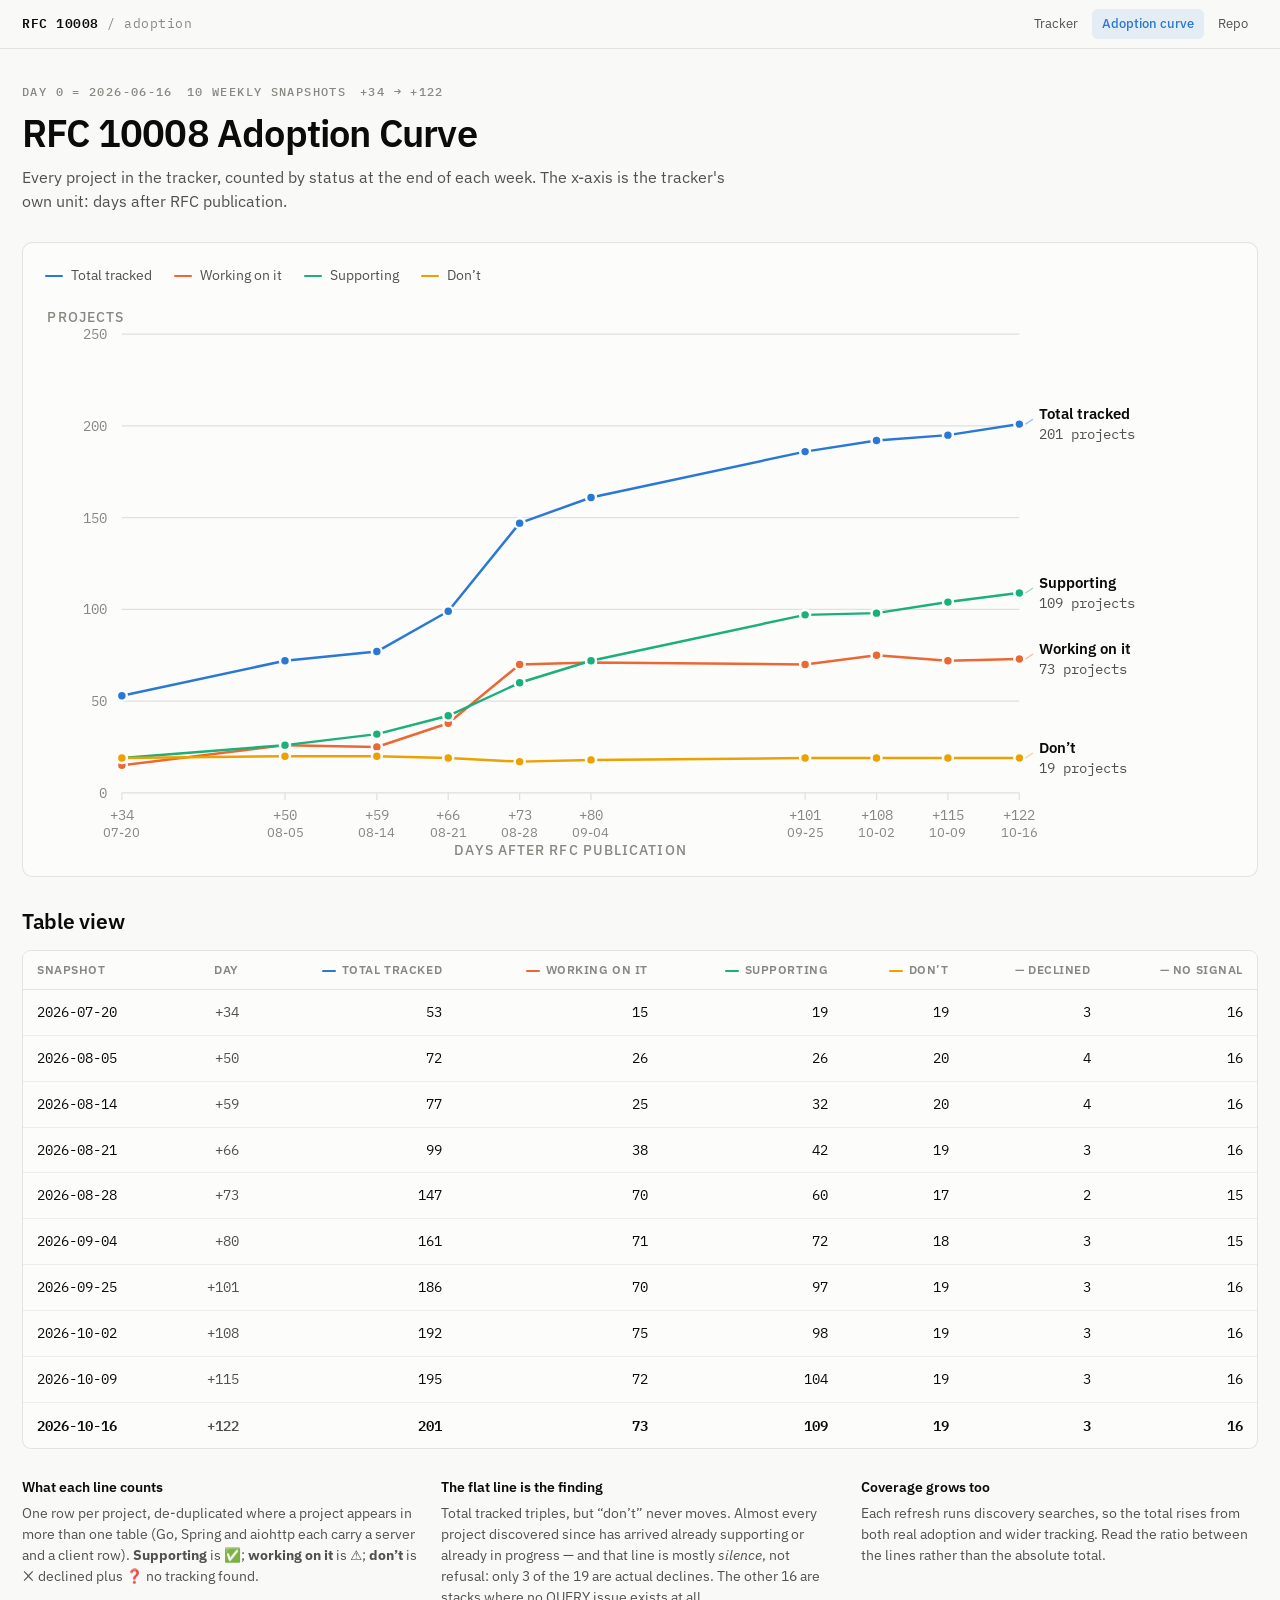
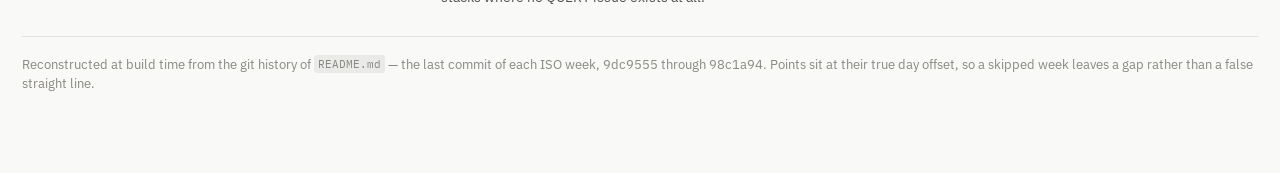
==== docs/adoption-curve.html @ 225c6e89 "Rebuild site from README (98c1a94) Shade rows whose status, links, days, or notes differ from the pr" ====
<!doctype html>
<html lang="en">
<head>
<meta charset="utf-8">
<meta name="viewport" content="width=device-width, initial-scale=1">
<title>RFC 10008 Adoption Curve</title>
<meta name="description" content="Weekly counts of projects supporting, working on, or not tracking RFC 10008.">
<link rel="icon" href="data:image/svg+xml,<svg xmlns=%22http://www.w3.org/2000/svg%22 viewBox=%220 0 16 16%22><text y=%2213%22 font-size=%2213%22>%F0%9F%93%88</text></svg>">
<link rel="preconnect" href="https://fonts.googleapis.com">
<link rel="preconnect" href="https://fonts.gstatic.com" crossorigin>
<link rel="stylesheet" href="https://fonts.googleapis.com/css2?family=IBM+Plex+Mono:wght@400;500;600&family=IBM+Plex+Sans:wght@400;500;600;700&display=swap">
<link rel="stylesheet" href="style.css">
<style>
  .chart-card { background: var(--surface); border: 1px solid var(--hair); border-radius: 10px;
                padding: 22px 22px 14px; display: flex; flex-direction: column; gap: 16px;
                --s-total: #2a78d6; --s-working: #eb6834; --s-supporting: #1baf7a; --s-dont: #eda100; }
  @media (prefers-color-scheme: dark) { :root:not([data-theme="light"]) .chart-card {
    --s-total: #3987e5; --s-working: #d95926; --s-supporting: #199e70; --s-dont: #c98500; } }
  :root[data-theme="dark"] .chart-card {
    --s-total: #3987e5; --s-working: #d95926; --s-supporting: #199e70; --s-dont: #c98500; }
  .legend { display: flex; flex-wrap: wrap; gap: 8px 22px; align-items: center; }
  .legend-item { display: inline-flex; align-items: center; gap: 8px; font-size: 13.5px; color: var(--ink-2); }
  .legend-key { width: 18px; height: 2px; border-radius: 1px; flex: none; }
  .plot-shell { position: relative; overflow-x: auto; }
  svg.plot { display: block; width: 100%; height: auto; min-width: 620px; }
  .grid-line { stroke: var(--grid); stroke-width: 1; }
  .axis-line { stroke: var(--grid); stroke-width: 1; }
  .tick { font-family: var(--mono); font-size: 11.5px; fill: var(--muted); }
  .tick-date { font-family: var(--sans); font-size: 10.5px; fill: var(--muted); }
  .axis-title { font-size: 11px; font-weight: 500; letter-spacing: .08em; text-transform: uppercase; fill: var(--muted); }
  .series-line { fill: none; stroke-width: 2; stroke-linejoin: round; stroke-linecap: round; }
  .marker { stroke: var(--surface); stroke-width: 2; }
  .end-label { font-size: 12.5px; font-weight: 600; fill: var(--ink); }
  .end-label-sub { font-family: var(--mono); font-size: 11px; fill: var(--ink-2); }
  .crosshair { stroke: var(--muted); stroke-width: 1; opacity: 0; }
  .hit { fill: transparent; cursor: crosshair; }
  .tip { position: absolute; pointer-events: none; opacity: 0; transition: opacity .12s ease;
         background: var(--raised); border: 1px solid var(--hair); box-shadow: 0 6px 20px rgba(0,0,0,.13);
         border-radius: 8px; padding: 10px 12px; min-width: 176px; z-index: 4; }
  .tip.on { opacity: 1; }
  .tip-head { font-family: var(--mono); font-size: 11.5px; letter-spacing: .06em; color: var(--muted);
              text-transform: uppercase; margin-bottom: 8px; }
  .tip-row { display: grid; grid-template-columns: 16px 1fr auto; align-items: center; gap: 9px; padding: 2px 0; }
  .tip-key { height: 2px; border-radius: 1px; }
  .tip-name { font-size: 12.5px; color: var(--ink-2); }
  .tip-val { font-family: var(--mono); font-size: 13.5px; font-weight: 600; color: var(--ink);
             font-variant-numeric: tabular-nums; }
  .tip-foot { margin-top: 8px; padding-top: 7px; border-top: 1px solid var(--hair); font-size: 11.5px; color: var(--muted); }
  .chart-table table { min-width: 620px; }
  .chart-table thead th { top: var(--bar-h); }
  .chart-table td { font-family: var(--mono); font-size: 13.5px; color: var(--ink); text-align: right; }
  .chart-table td:first-child, .chart-table th:first-child { text-align: left; }
  .chart-table th { text-align: right; }
  .chart-table td.day { color: var(--ink-2); }
  .chart-table tbody tr:last-child td { font-weight: 600; }
  .th-key { display: inline-block; width: 14px; height: 2px; border-radius: 1px;
            vertical-align: middle; margin-right: 6px; }
  .notes { display: grid; grid-template-columns: repeat(auto-fit, minmax(272px, 1fr)); gap: 22px; }
  .note h3 { margin: 0 0 5px; font-size: 13.5px; font-weight: 600; color: var(--ink); }
  .note p { margin: 0; font-size: 13.5px; color: var(--ink-2); max-width: 58ch; }
</style>
</head>
<body>
<header class="topbar"><div class="topbar-inner">
  <a class="brand" href="index.html">RFC&nbsp;10008 <span>/ adoption</span></a>
  <nav class="topnav">
    <a href="index.html">Tracker</a>
    <a href="adoption-curve.html" aria-current="page">Adoption curve</a>
    <a href="https://github.com/ebremer/RFC10008support" target="_blank" rel="noopener">Repo</a>
  </nav>
</div></header>
<main class="wrap">
<div class="masthead">
  <div class="eyebrow"><span>Day 0 = 2026-06-16</span><span>10 weekly snapshots</span>
  <span>+34 &rarr; +122</span></div>
  <h1>RFC 10008 Adoption Curve</h1>
  <p class="standfirst">Every project in the tracker, counted by status at the end of each week.
  The x-axis is the tracker's own unit: days after RFC publication.</p>
</div>
<section class="chart-card">
  <div class="legend" id="legend"></div>
  <div class="plot-shell" id="shell">
    <svg class="plot" id="plot" viewBox="0 0 960 452" role="img" aria-label="Line chart of tracked projects by status from day +34 to day +122 after RFC 10008 publication. Total rises from 53 to 201; supporting from 19 to 109; working on it from 15 to 73; not-yet stays between 17 and 20."></svg>
    <div class="tip" id="tip" role="status" aria-live="polite"></div>
  </div>
</section>
<section class="section chart-table">
  <h2>Table view</h2>
  <div class="table-scroll"><table>
    <thead><tr>
      <th scope="col">Snapshot</th><th scope="col">Day</th>
      <th scope="col"><span class="th-key" style="background:#2a78d6"></span>Total tracked</th>
      <th scope="col"><span class="th-key" style="background:#eb6834"></span>Working on it</th>
      <th scope="col"><span class="th-key" style="background:#1baf7a"></span>Supporting</th>
      <th scope="col"><span class="th-key" style="background:#eda100"></span>Don&rsquo;t</th>
      <th scope="col">&mdash; declined</th><th scope="col">&mdash; no signal</th>
    </tr></thead>
    <tbody id="chart-tbody"></tbody>
  </table></div>
</section>
<section class="notes">
  <div class="note"><h3>What each line counts</h3>
  <p>One row per project, de-duplicated where a project appears in more than one table (Go, Spring and
  aiohttp each carry a server and a client row). <strong>Supporting</strong> is &#9989;;
  <strong>working on it</strong> is &#9888;&#65039;; <strong>don&rsquo;t</strong> is &#10060; declined
  plus &#10067; no tracking found.</p></div>
  <div class="note"><h3>The flat line is the finding</h3>
  <p>Total tracked triples, but &ldquo;don&rsquo;t&rdquo; never moves. Almost every project discovered
  since has arrived already supporting or already in progress &mdash; and that line is mostly
  <em>silence</em>, not refusal: only 3 of the 19 are actual declines. The other 16
  are stacks where no QUERY issue exists at all.</p></div>
  <div class="note"><h3>Coverage grows too</h3>
  <p>Each refresh runs discovery searches, so the total rises from both real adoption and wider
  tracking. Read the ratio between the lines rather than the absolute total.</p></div>
</section>
<footer>
  <span>Reconstructed at build time from the git history of <code>README.md</code> &mdash; the last
  commit of each ISO week, 9dc9555 through 98c1a94. Points sit at their true day offset, so
  a skipped week leaves a gap rather than a false straight line.</span>
</footer>
</main>
<script>window.ADOPTION = [{"sha":"9dc9555","date":"2026-07-20","week":"2026-W30","day":34,"total":53,"supporting":19,"working":15,"dont":19,"declined":3,"none":16},{"sha":"4937465","date":"2026-08-05","week":"2026-W32","day":50,"total":72,"supporting":26,"working":26,"dont":20,"declined":4,"none":16},{"sha":"593a6c5","date":"2026-08-14","week":"2026-W33","day":59,"total":77,"supporting":32,"working":25,"dont":20,"declined":4,"none":16},{"sha":"c1b0001","date":"2026-08-21","week":"2026-W34","day":66,"total":99,"supporting":42,"working":38,"dont":19,"declined":3,"none":16},{"sha":"4874dd9","date":"2026-08-28","week":"2026-W35","day":73,"total":147,"supporting":60,"working":70,"dont":17,"declined":2,"none":15},{"sha":"d05b236","date":"2026-09-04","week":"2026-W36","day":80,"total":161,"supporting":72,"working":71,"dont":18,"declined":3,"none":15},{"sha":"d0efdc6","date":"2026-09-25","week":"2026-W39","day":101,"total":186,"supporting":97,"working":70,"dont":19,"declined":3,"none":16},{"sha":"7c6bcc9","date":"2026-10-02","week":"2026-W40","day":108,"total":192,"supporting":98,"working":75,"dont":19,"declined":3,"none":16},{"sha":"26403bb","date":"2026-10-09","week":"2026-W41","day":115,"total":195,"supporting":104,"working":72,"dont":19,"declined":3,"none":16},{"sha":"98c1a94","date":"2026-10-16","week":"2026-W42","day":122,"total":201,"supporting":109,"working":73,"dont":19,"declined":3,"none":16}];</script>
<script src="chart.js"></script>
</body>
</html>
---- docs/style.css ----
/* RFC 10008 adoption tracker — site styles.
   Generated site; edit tools/site/style.css, not docs/style.css. */

:root {
  color-scheme: light;
  --plane:   #f9f9f7;
  --surface: #fcfcfb;
  --raised:  #ffffff;
  --ink:     #0b0b0b;
  --ink-2:   #52514e;
  --muted:   #898781;
  --hair:    rgba(11, 11, 11, 0.10);
  --hair-2:  rgba(11, 11, 11, 0.06);
  --grid:    #e1e0d9;
  --accent:  #2a78d6;
  --accent-soft: rgba(42, 120, 214, 0.10);
  --row-changed: #e5f6e4;
  --row-changed-hover: #d4f0d2;

  --st-yes:  #0ca30c;
  --st-wip:  #fab219;
  --st-no:   #d03b3b;
  --st-none: #898781;

  --sans: "IBM Plex Sans", system-ui, -apple-system, "Segoe UI", Roboto, sans-serif;
  --mono: "IBM Plex Mono", ui-monospace, SFMono-Regular, "SF Mono", Menlo, monospace;

  /* the two stacked sticky bars; table headers park below both */
  --bar-h: 48px;
  --ctl-h: 59px;
}

@media (prefers-color-scheme: dark) {
  :root:not([data-theme="light"]) {
    color-scheme: dark;
    --plane:   #0d0d0d;
    --surface: #1a1a19;
    --raised:  #201f1e;
    --ink:     #ffffff;
    --ink-2:   #c3c2b7;
    --muted:   #898781;
    --hair:    rgba(255, 255, 255, 0.10);
    --hair-2:  rgba(255, 255, 255, 0.06);
    --grid:    #2c2c2a;
    --accent:  #3987e5;
    --accent-soft: rgba(57, 135, 229, 0.14);
    --row-changed: rgba(126, 196, 140, 0.18);
    --row-changed-hover: rgba(126, 196, 140, 0.28);
  }
}

:root[data-theme="dark"] {
  color-scheme: dark;
  --plane:   #0d0d0d;
  --surface: #1a1a19;
  --raised:  #201f1e;
  --ink:     #ffffff;
  --ink-2:   #c3c2b7;
  --muted:   #898781;
  --hair:    rgba(255, 255, 255, 0.10);
  --hair-2:  rgba(255, 255, 255, 0.06);
  --grid:    #2c2c2a;
  --accent:  #3987e5;
  --accent-soft: rgba(57, 135, 229, 0.14);
  --row-changed: rgba(126, 196, 140, 0.18);
  --row-changed-hover: rgba(126, 196, 140, 0.28);
}

* { box-sizing: border-box; }

body {
  margin: 0;
  background: var(--plane);
  color: var(--ink);
  font-family: var(--sans);
  font-size: 15px;
  line-height: 1.55;
  -webkit-font-smoothing: antialiased;
}

a { color: var(--accent); text-decoration-thickness: 1px; text-underline-offset: 2px; }
a:hover { text-decoration-thickness: 2px; }
code {
  font-family: var(--mono);
  font-size: 0.9em;
  background: var(--hair-2);
  padding: 0.1em 0.34em;
  border-radius: 3px;
}
:focus-visible { outline: 2px solid var(--accent); outline-offset: 2px; border-radius: 3px; }

/* ---------- top bar ---------- */
.topbar {
  position: sticky;
  top: 0;
  z-index: 30;
  background: color-mix(in srgb, var(--plane) 88%, transparent);
  backdrop-filter: saturate(140%) blur(8px);
  border-bottom: 1px solid var(--hair);
}
.topbar-inner {
  max-width: 1440px;
  margin: 0 auto;
  height: var(--bar-h);
  padding: 0 22px;
  display: flex;
  align-items: center;
  gap: 18px;
}
.brand {
  font-family: var(--mono);
  font-size: 12.5px;
  font-weight: 600;
  letter-spacing: 0.04em;
  color: var(--ink);
  text-decoration: none;
  white-space: nowrap;
}
.brand span { color: var(--muted); font-weight: 400; }
.topnav { margin-left: auto; display: flex; gap: 4px; align-items: center; }
.topnav a {
  font-size: 13px;
  color: var(--ink-2);
  text-decoration: none;
  padding: 5px 10px;
  border-radius: 6px;
  white-space: nowrap;
}
.topnav a:hover { background: var(--hair-2); color: var(--ink); }
.topnav a[aria-current="page"] { background: var(--accent-soft); color: var(--accent); font-weight: 500; }

/* ---------- shell ---------- */
.wrap {
  max-width: 1440px;
  margin: 0 auto;
  padding: 34px 22px 80px;
  display: flex;
  flex-direction: column;
  gap: 28px;
}

/* ---------- masthead ---------- */
.masthead { display: flex; flex-direction: column; gap: 11px; }
.eyebrow {
  font-family: var(--mono);
  font-size: 11.5px;
  font-weight: 500;
  letter-spacing: 0.12em;
  text-transform: uppercase;
  color: var(--muted);
  display: flex;
  flex-wrap: wrap;
  gap: 5px 14px;
}
h1 {
  margin: 0;
  font-size: clamp(27px, 3.6vw, 38px);
  font-weight: 600;
  letter-spacing: -0.021em;
  line-height: 1.1;
  text-wrap: balance;
}
.standfirst { margin: 0; max-width: 72ch; color: var(--ink-2); font-size: 16px; }
.standfirst strong { font-weight: 600; color: var(--ink); }
/* the README's own lead-in prose, carried through under the standfirst */
.masthead > p { margin: 0; }
.masthead > p:not(.standfirst) { max-width: 88ch; color: var(--muted); font-size: 13.5px; }
.masthead > p:not(.standfirst) strong { color: var(--ink-2); font-weight: 600; }

/* ---------- summary tiles (double as filters) ---------- */
.summary {
  display: grid;
  grid-template-columns: repeat(auto-fit, minmax(158px, 1fr));
  gap: 10px;
}
.tile {
  appearance: none;
  text-align: left;
  font-family: inherit;
  background: var(--surface);
  border: 1px solid var(--hair);
  border-left: 3px solid var(--tile-accent, var(--grid));
  border-radius: 8px;
  padding: 12px 14px;
  cursor: pointer;
  display: flex;
  flex-direction: column;
  gap: 1px;
  transition: background .12s ease, border-color .12s ease;
}
.tile:hover { background: var(--raised); }
.tile[aria-pressed="true"] { background: var(--accent-soft); border-color: var(--accent); }
.tile .n {
  font-family: var(--mono);
  font-size: 25px;
  font-weight: 600;
  line-height: 1.15;
  color: var(--ink);
  font-variant-numeric: tabular-nums;
}
.tile .k { font-size: 12.5px; color: var(--ink-2); display: flex; align-items: center; gap: 6px; }
.tile .k .dot { width: 7px; height: 7px; border-radius: 50%; flex: none; background: var(--tile-accent, var(--grid)); }
.tile .sub { font-size: 11.5px; color: var(--muted); }
.tile.is-total { --tile-accent: var(--accent); }
.tile.is-yes   { --tile-accent: var(--st-yes); }
.tile.is-wip   { --tile-accent: var(--st-wip); }
.tile.is-no    { --tile-accent: var(--st-no); }

/* ---------- controls ---------- */
.controls {
  position: sticky;
  top: var(--bar-h);
  z-index: 20;
  background: color-mix(in srgb, var(--plane) 92%, transparent);
  backdrop-filter: saturate(140%) blur(8px);
  padding: 10px 0;
  display: flex;
  flex-wrap: wrap;
  gap: 10px 14px;
  align-items: center;
  border-bottom: 1px solid var(--hair);
}
.search {
  flex: 1 1 260px;
  max-width: 420px;
  display: flex;
  align-items: center;
  gap: 8px;
  background: var(--surface);
  border: 1px solid var(--hair);
  border-radius: 8px;
  padding: 0 11px;
}
.search:focus-within { border-color: var(--accent); }
.search svg { flex: none; opacity: 0.55; }
.search input {
  flex: 1;
  border: 0;
  outline: 0;
  background: transparent;
  color: var(--ink);
  font-family: inherit;
  font-size: 14px;
  padding: 8px 0;
  min-width: 0;
}
.search input::placeholder { color: var(--muted); }
.search button {
  border: 0; background: transparent; color: var(--muted);
  cursor: pointer; font-size: 17px; line-height: 1; padding: 2px 2px 4px;
}
.search button:hover { color: var(--ink); }
.result-count {
  font-family: var(--mono);
  font-size: 12.5px;
  color: var(--muted);
  font-variant-numeric: tabular-nums;
  margin-left: auto;
}
.reset {
  border: 1px solid var(--hair);
  background: var(--surface);
  color: var(--ink-2);
  font-family: inherit;
  font-size: 12.5px;
  padding: 6px 11px;
  border-radius: 7px;
  cursor: pointer;
}
.reset:hover { background: var(--raised); color: var(--ink); }

/* ---------- readme content ---------- */
.content { display: flex; flex-direction: column; gap: 30px; }
.section { display: flex; flex-direction: column; gap: 12px;
           scroll-margin-top: calc(var(--bar-h) + var(--ctl-h) + 14px); }
.section.is-empty { display: none; }
h2 {
  margin: 0;
  font-size: 21px;
  font-weight: 600;
  letter-spacing: -0.012em;
  display: flex;
  align-items: baseline;
  gap: 11px;
  flex-wrap: wrap;
}
h2 .count {
  font-family: var(--mono);
  font-size: 12px;
  font-weight: 500;
  color: var(--muted);
  letter-spacing: 0.02em;
}
.changed-note {
  display: flex;
  align-items: center;
  gap: 8px;
  margin: 14px 0 0;
  color: var(--ink-2);
  font-size: 13.5px;
}
.changed-note .swatch {
  width: 14px;
  height: 14px;
  border-radius: 3px;
  background: var(--row-changed);
  border: 1px solid color-mix(in srgb, #1b8a3e 28%, var(--hair));
  flex: none;
}
.section > p { margin: 0; max-width: 82ch; color: var(--ink-2); }
.section > ul { margin: 0; padding-left: 20px; color: var(--ink-2); display: flex; flex-direction: column; gap: 7px; }
.section > ul li { max-width: 84ch; }
hr { border: 0; border-top: 1px solid var(--hair); margin: 0; }

/* ---------- tables ---------- */
.table-scroll {
  overflow-x: auto;
  border: 1px solid var(--hair);
  border-radius: 9px;
  background: var(--surface);
}
table { border-collapse: separate; border-spacing: 0; width: 100%; min-width: 940px; }
/* No sticky thead: .table-scroll is the sticky scrollport (overflow-x makes it one),
   so a sticky header would park against that box instead of the page and land on
   top of the first row. The horizontal .col-stack sticky below is against the same
   scrollport, which is exactly what it wants. */
thead th {
  background: var(--surface);
  text-align: left;
  font-size: 11.5px;
  font-weight: 600;
  letter-spacing: 0.05em;
  text-transform: uppercase;
  color: var(--muted);
  padding: 10px 14px;
  border-bottom: 1px solid var(--hair);
  white-space: nowrap;
}
tbody td, tbody th {
  padding: 12px 14px;
  border-bottom: 1px solid var(--hair-2);
  vertical-align: top;
  font-size: 13.5px;
  color: var(--ink-2);
}
tbody th { text-align: left; font-weight: 500; color: var(--ink); }
tbody tr:last-child td, tbody tr:last-child th { border-bottom: 0; }
tbody tr:hover td, tbody tr:hover th { background: var(--hair-2); }
tbody tr.is-changed td, tbody tr.is-changed th { background: var(--row-changed); }
tbody tr.is-changed:hover td, tbody tr.is-changed:hover th { background: var(--row-changed-hover); }
tbody tr.is-hidden { display: none; }

/* first column: the stack, pinned while the row scrolls sideways */
.col-stack {
  position: sticky;
  left: 0;
  z-index: 11;
  background: var(--surface);
  border-right: 1px solid var(--hair);
  width: 150px;
  min-width: 150px;
  color: var(--ink);
  font-weight: 500;
}
thead th.col-stack { z-index: 12; }
tbody tr:hover .col-stack { background: var(--raised); }
tbody tr.is-changed .col-stack { background: var(--row-changed); }
tbody tr.is-changed:hover .col-stack { background: var(--row-changed-hover); }
.col-stack a { color: var(--ink); text-decoration: none; }
.col-stack a:hover { color: var(--accent); text-decoration: underline; }

.col-num { text-align: right; font-family: var(--mono); font-variant-numeric: tabular-nums;
           white-space: nowrap; width: 78px; }
.col-days { font-family: var(--mono); font-size: 12.5px; width: 118px; }
.col-lang { white-space: nowrap; color: var(--muted); font-size: 12.5px; width: 92px; }
.col-links { width: 168px; font-size: 12.5px; }
.col-notes { line-height: 1.5; min-width: 300px; }
tbody strong { color: var(--ink); font-weight: 600; }

/* ---------- status chip ---------- */
.col-status { white-space: nowrap; width: 156px; }
.chip {
  display: inline-flex;
  align-items: center;
  gap: 7px;
  font-size: 12.5px;
  font-weight: 500;
  color: var(--ink);
  background: var(--raised);
  border: 1px solid var(--hair);
  border-radius: 999px;
  padding: 3px 10px 3px 8px;
  line-height: 1.5;
}
.chip .dot { width: 8px; height: 8px; border-radius: 50%; flex: none; background: var(--chip-color, var(--grid)); }
.chip.st-yes  { --chip-color: var(--st-yes); }
.chip.st-wip  { --chip-color: var(--st-wip); }
.chip.st-no   { --chip-color: var(--st-no); }
.chip.st-none { --chip-color: var(--st-none); }

/* ---------- empty state ---------- */
.empty {
  display: none;
  padding: 46px 20px;
  text-align: center;
  color: var(--muted);
  border: 1px dashed var(--hair);
  border-radius: 9px;
}
.empty.on { display: block; }

/* ---------- callout ---------- */
.callout {
  display: flex;
  flex-wrap: wrap;
  align-items: center;
  gap: 8px 16px;
  background: var(--surface);
  border: 1px solid var(--hair);
  border-left: 3px solid var(--accent);
  border-radius: 8px;
  padding: 14px 16px;
}
.callout p { margin: 0; color: var(--ink-2); font-size: 14px; max-width: 74ch; }
.callout .go {
  margin-left: auto;
  font-size: 13.5px;
  font-weight: 500;
  white-space: nowrap;
  text-decoration: none;
  border: 1px solid var(--accent);
  color: var(--accent);
  border-radius: 7px;
  padding: 6px 13px;
}
.callout .go:hover { background: var(--accent-soft); }

/* ---------- footer ---------- */
footer {
  border-top: 1px solid var(--hair);
  padding-top: 18px;
  color: var(--muted);
  font-size: 12.5px;
  display: flex;
  flex-direction: column;
  gap: 6px;
}

@media (max-width: 720px) {
  .wrap { padding: 24px 14px 60px; }
  .result-count { margin-left: 0; width: 100%; }
  .col-stack { position: static; }
}
@media (prefers-reduced-motion: reduce) {
  * { transition: none !important; }
}
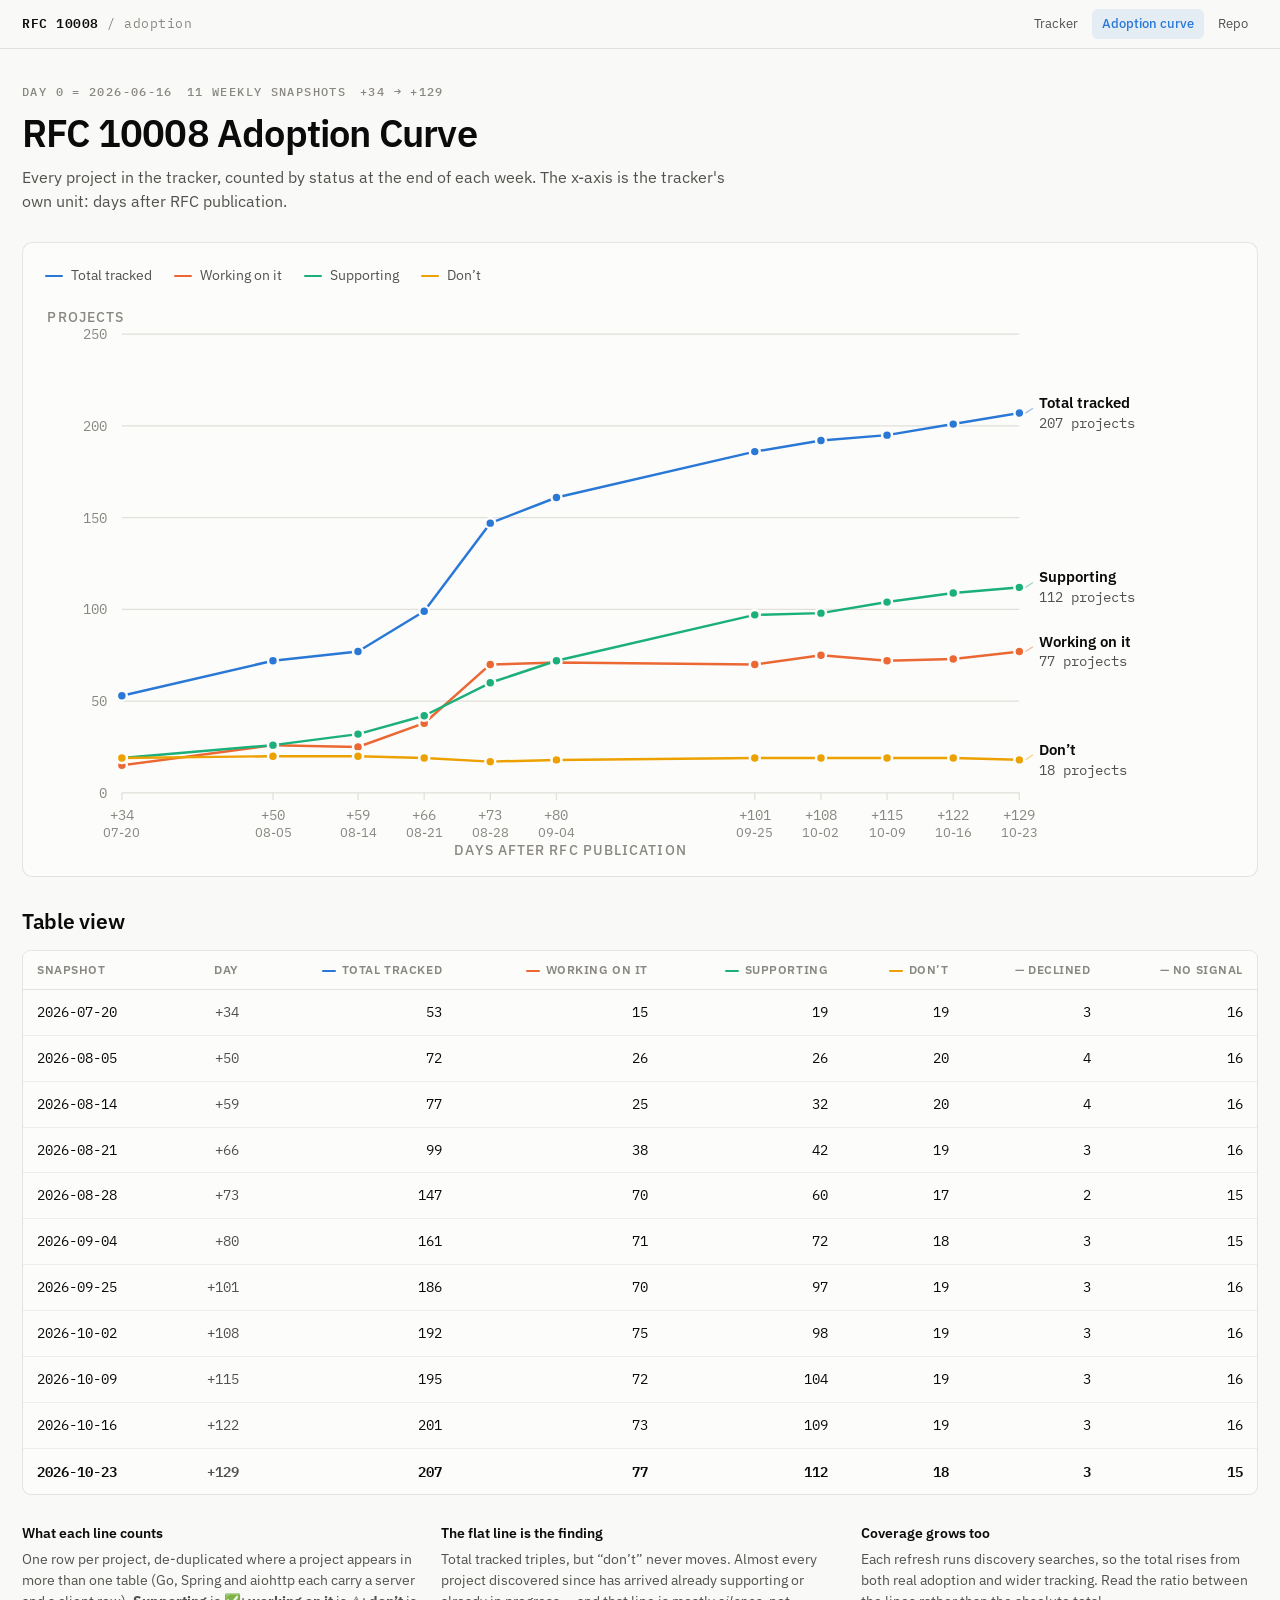
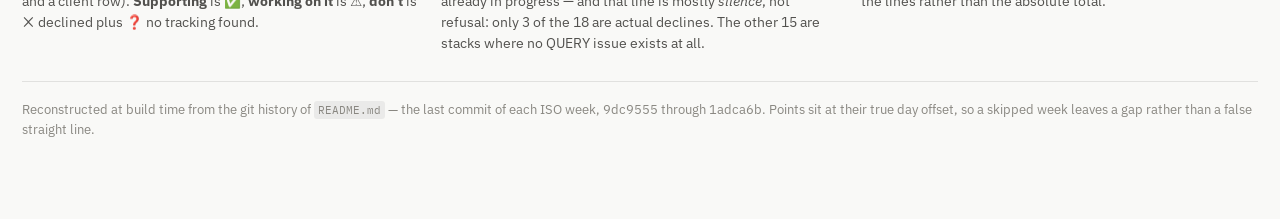
==== commit 447fe72d: "Rebuild site from README (1adca6b)" ====
--- a/docs/adoption-curve.html
+++ b/docs/adoption-curve.html
@@ -71,8 +71,8 @@
 </div></header>
 <main class="wrap">
 <div class="masthead">
-  <div class="eyebrow"><span>Day 0 = 2026-06-16</span><span>10 weekly snapshots</span>
-  <span>+34 &rarr; +122</span></div>
+  <div class="eyebrow"><span>Day 0 = 2026-06-16</span><span>11 weekly snapshots</span>
+  <span>+34 &rarr; +129</span></div>
   <h1>RFC 10008 Adoption Curve</h1>
   <p class="standfirst">Every project in the tracker, counted by status at the end of each week.
   The x-axis is the tracker's own unit: days after RFC publication.</p>
@@ -80,7 +80,7 @@
 <section class="chart-card">
   <div class="legend" id="legend"></div>
   <div class="plot-shell" id="shell">
-    <svg class="plot" id="plot" viewBox="0 0 960 452" role="img" aria-label="Line chart of tracked projects by status from day +34 to day +122 after RFC 10008 publication. Total rises from 53 to 201; supporting from 19 to 109; working on it from 15 to 73; not-yet stays between 17 and 20."></svg>
+    <svg class="plot" id="plot" viewBox="0 0 960 452" role="img" aria-label="Line chart of tracked projects by status from day +34 to day +129 after RFC 10008 publication. Total rises from 53 to 207; supporting from 19 to 112; working on it from 15 to 77; not-yet stays between 17 and 20."></svg>
     <div class="tip" id="tip" role="status" aria-live="polite"></div>
   </div>
 </section>
@@ -107,7 +107,7 @@
   <div class="note"><h3>The flat line is the finding</h3>
   <p>Total tracked triples, but &ldquo;don&rsquo;t&rdquo; never moves. Almost every project discovered
   since has arrived already supporting or already in progress &mdash; and that line is mostly
-  <em>silence</em>, not refusal: only 3 of the 19 are actual declines. The other 16
+  <em>silence</em>, not refusal: only 3 of the 18 are actual declines. The other 15
   are stacks where no QUERY issue exists at all.</p></div>
   <div class="note"><h3>Coverage grows too</h3>
   <p>Each refresh runs discovery searches, so the total rises from both real adoption and wider
@@ -115,11 +115,11 @@
 </section>
 <footer>
   <span>Reconstructed at build time from the git history of <code>README.md</code> &mdash; the last
-  commit of each ISO week, 9dc9555 through 98c1a94. Points sit at their true day offset, so
+  commit of each ISO week, 9dc9555 through 1adca6b. Points sit at their true day offset, so
   a skipped week leaves a gap rather than a false straight line.</span>
 </footer>
 </main>
-<script>window.ADOPTION = [{"sha":"9dc9555","date":"2026-07-20","week":"2026-W30","day":34,"total":53,"supporting":19,"working":15,"dont":19,"declined":3,"none":16},{"sha":"4937465","date":"2026-08-05","week":"2026-W32","day":50,"total":72,"supporting":26,"working":26,"dont":20,"declined":4,"none":16},{"sha":"593a6c5","date":"2026-08-14","week":"2026-W33","day":59,"total":77,"supporting":32,"working":25,"dont":20,"declined":4,"none":16},{"sha":"c1b0001","date":"2026-08-21","week":"2026-W34","day":66,"total":99,"supporting":42,"working":38,"dont":19,"declined":3,"none":16},{"sha":"4874dd9","date":"2026-08-28","week":"2026-W35","day":73,"total":147,"supporting":60,"working":70,"dont":17,"declined":2,"none":15},{"sha":"d05b236","date":"2026-09-04","week":"2026-W36","day":80,"total":161,"supporting":72,"working":71,"dont":18,"declined":3,"none":15},{"sha":"d0efdc6","date":"2026-09-25","week":"2026-W39","day":101,"total":186,"supporting":97,"working":70,"dont":19,"declined":3,"none":16},{"sha":"7c6bcc9","date":"2026-10-02","week":"2026-W40","day":108,"total":192,"supporting":98,"working":75,"dont":19,"declined":3,"none":16},{"sha":"26403bb","date":"2026-10-09","week":"2026-W41","day":115,"total":195,"supporting":104,"working":72,"dont":19,"declined":3,"none":16},{"sha":"98c1a94","date":"2026-10-16","week":"2026-W42","day":122,"total":201,"supporting":109,"working":73,"dont":19,"declined":3,"none":16}];</script>
+<script>window.ADOPTION = [{"sha":"9dc9555","date":"2026-07-20","week":"2026-W30","day":34,"total":53,"supporting":19,"working":15,"dont":19,"declined":3,"none":16},{"sha":"4937465","date":"2026-08-05","week":"2026-W32","day":50,"total":72,"supporting":26,"working":26,"dont":20,"declined":4,"none":16},{"sha":"593a6c5","date":"2026-08-14","week":"2026-W33","day":59,"total":77,"supporting":32,"working":25,"dont":20,"declined":4,"none":16},{"sha":"c1b0001","date":"2026-08-21","week":"2026-W34","day":66,"total":99,"supporting":42,"working":38,"dont":19,"declined":3,"none":16},{"sha":"4874dd9","date":"2026-08-28","week":"2026-W35","day":73,"total":147,"supporting":60,"working":70,"dont":17,"declined":2,"none":15},{"sha":"d05b236","date":"2026-09-04","week":"2026-W36","day":80,"total":161,"supporting":72,"working":71,"dont":18,"declined":3,"none":15},{"sha":"d0efdc6","date":"2026-09-25","week":"2026-W39","day":101,"total":186,"supporting":97,"working":70,"dont":19,"declined":3,"none":16},{"sha":"7c6bcc9","date":"2026-10-02","week":"2026-W40","day":108,"total":192,"supporting":98,"working":75,"dont":19,"declined":3,"none":16},{"sha":"26403bb","date":"2026-10-09","week":"2026-W41","day":115,"total":195,"supporting":104,"working":72,"dont":19,"declined":3,"none":16},{"sha":"98c1a94","date":"2026-10-16","week":"2026-W42","day":122,"total":201,"supporting":109,"working":73,"dont":19,"declined":3,"none":16},{"sha":"1adca6b","date":"2026-10-23","week":"2026-W43","day":129,"total":207,"supporting":112,"working":77,"dont":18,"declined":3,"none":15}];</script>
 <script src="chart.js"></script>
 </body>
 </html>
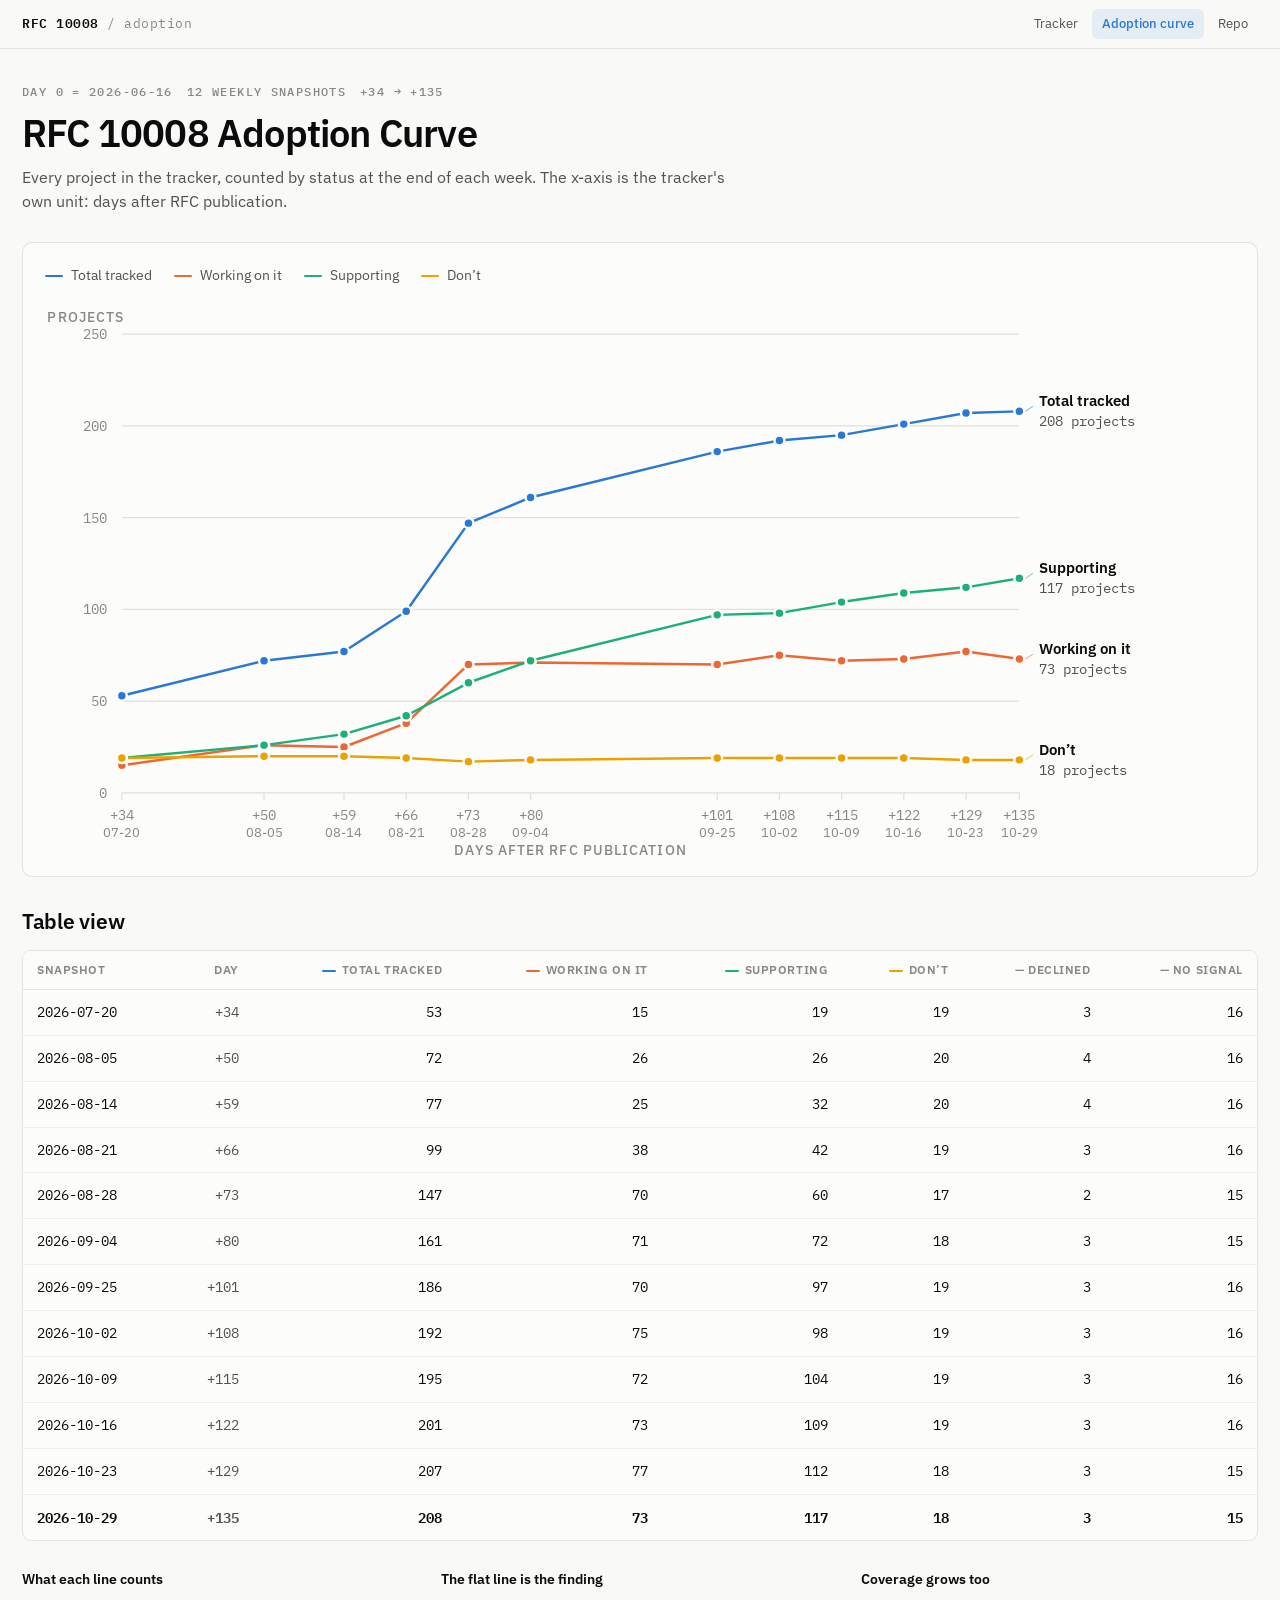
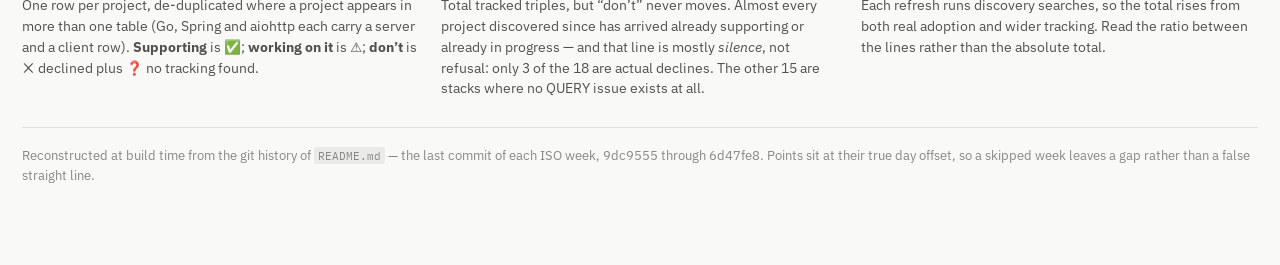
==== commit 3e68da6f: "Rebuild site from README (6d47fe8)" ====
--- a/docs/adoption-curve.html
+++ b/docs/adoption-curve.html
@@ -71,8 +71,8 @@
 </div></header>
 <main class="wrap">
 <div class="masthead">
-  <div class="eyebrow"><span>Day 0 = 2026-06-16</span><span>11 weekly snapshots</span>
-  <span>+34 &rarr; +129</span></div>
+  <div class="eyebrow"><span>Day 0 = 2026-06-16</span><span>12 weekly snapshots</span>
+  <span>+34 &rarr; +135</span></div>
   <h1>RFC 10008 Adoption Curve</h1>
   <p class="standfirst">Every project in the tracker, counted by status at the end of each week.
   The x-axis is the tracker's own unit: days after RFC publication.</p>
@@ -80,7 +80,7 @@
 <section class="chart-card">
   <div class="legend" id="legend"></div>
   <div class="plot-shell" id="shell">
-    <svg class="plot" id="plot" viewBox="0 0 960 452" role="img" aria-label="Line chart of tracked projects by status from day +34 to day +129 after RFC 10008 publication. Total rises from 53 to 207; supporting from 19 to 112; working on it from 15 to 77; not-yet stays between 17 and 20."></svg>
+    <svg class="plot" id="plot" viewBox="0 0 960 452" role="img" aria-label="Line chart of tracked projects by status from day +34 to day +135 after RFC 10008 publication. Total rises from 53 to 208; supporting from 19 to 117; working on it from 15 to 73; not-yet stays between 17 and 20."></svg>
     <div class="tip" id="tip" role="status" aria-live="polite"></div>
   </div>
 </section>
@@ -115,11 +115,11 @@
 </section>
 <footer>
   <span>Reconstructed at build time from the git history of <code>README.md</code> &mdash; the last
-  commit of each ISO week, 9dc9555 through 1adca6b. Points sit at their true day offset, so
+  commit of each ISO week, 9dc9555 through 6d47fe8. Points sit at their true day offset, so
   a skipped week leaves a gap rather than a false straight line.</span>
 </footer>
 </main>
-<script>window.ADOPTION = [{"sha":"9dc9555","date":"2026-07-20","week":"2026-W30","day":34,"total":53,"supporting":19,"working":15,"dont":19,"declined":3,"none":16},{"sha":"4937465","date":"2026-08-05","week":"2026-W32","day":50,"total":72,"supporting":26,"working":26,"dont":20,"declined":4,"none":16},{"sha":"593a6c5","date":"2026-08-14","week":"2026-W33","day":59,"total":77,"supporting":32,"working":25,"dont":20,"declined":4,"none":16},{"sha":"c1b0001","date":"2026-08-21","week":"2026-W34","day":66,"total":99,"supporting":42,"working":38,"dont":19,"declined":3,"none":16},{"sha":"4874dd9","date":"2026-08-28","week":"2026-W35","day":73,"total":147,"supporting":60,"working":70,"dont":17,"declined":2,"none":15},{"sha":"d05b236","date":"2026-09-04","week":"2026-W36","day":80,"total":161,"supporting":72,"working":71,"dont":18,"declined":3,"none":15},{"sha":"d0efdc6","date":"2026-09-25","week":"2026-W39","day":101,"total":186,"supporting":97,"working":70,"dont":19,"declined":3,"none":16},{"sha":"7c6bcc9","date":"2026-10-02","week":"2026-W40","day":108,"total":192,"supporting":98,"working":75,"dont":19,"declined":3,"none":16},{"sha":"26403bb","date":"2026-10-09","week":"2026-W41","day":115,"total":195,"supporting":104,"working":72,"dont":19,"declined":3,"none":16},{"sha":"98c1a94","date":"2026-10-16","week":"2026-W42","day":122,"total":201,"supporting":109,"working":73,"dont":19,"declined":3,"none":16},{"sha":"1adca6b","date":"2026-10-23","week":"2026-W43","day":129,"total":207,"supporting":112,"working":77,"dont":18,"declined":3,"none":15}];</script>
+<script>window.ADOPTION = [{"sha":"9dc9555","date":"2026-07-20","week":"2026-W30","day":34,"total":53,"supporting":19,"working":15,"dont":19,"declined":3,"none":16},{"sha":"4937465","date":"2026-08-05","week":"2026-W32","day":50,"total":72,"supporting":26,"working":26,"dont":20,"declined":4,"none":16},{"sha":"593a6c5","date":"2026-08-14","week":"2026-W33","day":59,"total":77,"supporting":32,"working":25,"dont":20,"declined":4,"none":16},{"sha":"c1b0001","date":"2026-08-21","week":"2026-W34","day":66,"total":99,"supporting":42,"working":38,"dont":19,"declined":3,"none":16},{"sha":"4874dd9","date":"2026-08-28","week":"2026-W35","day":73,"total":147,"supporting":60,"working":70,"dont":17,"declined":2,"none":15},{"sha":"d05b236","date":"2026-09-04","week":"2026-W36","day":80,"total":161,"supporting":72,"working":71,"dont":18,"declined":3,"none":15},{"sha":"d0efdc6","date":"2026-09-25","week":"2026-W39","day":101,"total":186,"supporting":97,"working":70,"dont":19,"declined":3,"none":16},{"sha":"7c6bcc9","date":"2026-10-02","week":"2026-W40","day":108,"total":192,"supporting":98,"working":75,"dont":19,"declined":3,"none":16},{"sha":"26403bb","date":"2026-10-09","week":"2026-W41","day":115,"total":195,"supporting":104,"working":72,"dont":19,"declined":3,"none":16},{"sha":"98c1a94","date":"2026-10-16","week":"2026-W42","day":122,"total":201,"supporting":109,"working":73,"dont":19,"declined":3,"none":16},{"sha":"1adca6b","date":"2026-10-23","week":"2026-W43","day":129,"total":207,"supporting":112,"working":77,"dont":18,"declined":3,"none":15},{"sha":"6d47fe8","date":"2026-10-29","week":"2026-W44","day":135,"total":208,"supporting":117,"working":73,"dont":18,"declined":3,"none":15}];</script>
 <script src="chart.js"></script>
 </body>
 </html>
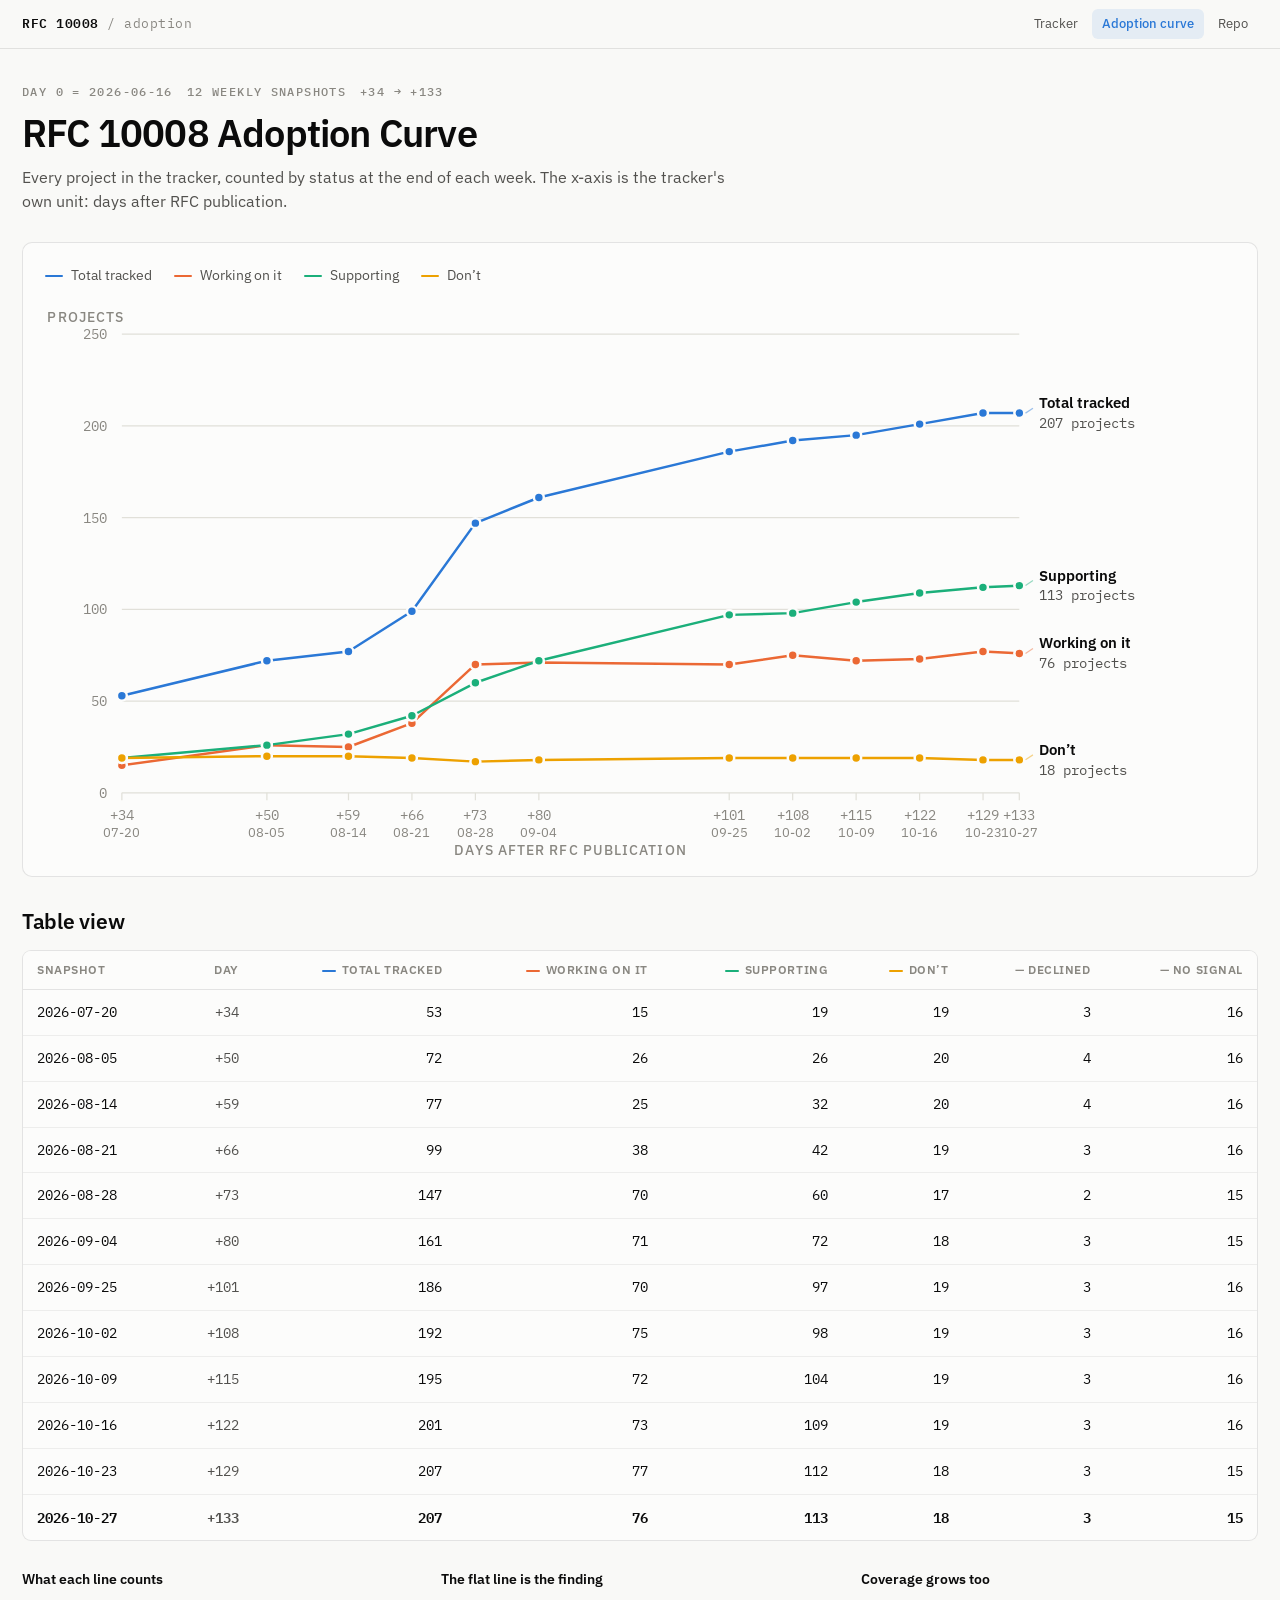
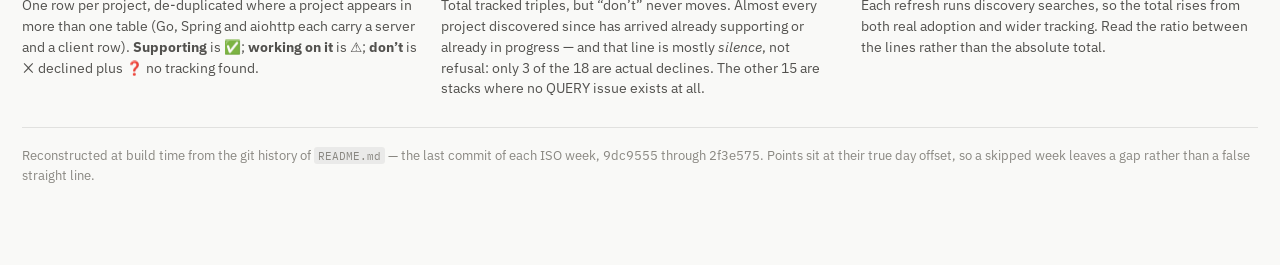
==== commit 7efec09b: "Rebuild site from README (bd9587c)" ====
--- a/docs/adoption-curve.html
+++ b/docs/adoption-curve.html
@@ -72,7 +72,7 @@
 <main class="wrap">
 <div class="masthead">
   <div class="eyebrow"><span>Day 0 = 2026-06-16</span><span>12 weekly snapshots</span>
-  <span>+34 &rarr; +135</span></div>
+  <span>+34 &rarr; +133</span></div>
   <h1>RFC 10008 Adoption Curve</h1>
   <p class="standfirst">Every project in the tracker, counted by status at the end of each week.
   The x-axis is the tracker's own unit: days after RFC publication.</p>
@@ -80,7 +80,7 @@
 <section class="chart-card">
   <div class="legend" id="legend"></div>
   <div class="plot-shell" id="shell">
-    <svg class="plot" id="plot" viewBox="0 0 960 452" role="img" aria-label="Line chart of tracked projects by status from day +34 to day +135 after RFC 10008 publication. Total rises from 53 to 208; supporting from 19 to 117; working on it from 15 to 73; not-yet stays between 17 and 20."></svg>
+    <svg class="plot" id="plot" viewBox="0 0 960 452" role="img" aria-label="Line chart of tracked projects by status from day +34 to day +133 after RFC 10008 publication. Total rises from 53 to 207; supporting from 19 to 113; working on it from 15 to 76; not-yet stays between 17 and 20."></svg>
     <div class="tip" id="tip" role="status" aria-live="polite"></div>
   </div>
 </section>
@@ -115,11 +115,11 @@
 </section>
 <footer>
   <span>Reconstructed at build time from the git history of <code>README.md</code> &mdash; the last
-  commit of each ISO week, 9dc9555 through 6d47fe8. Points sit at their true day offset, so
+  commit of each ISO week, 9dc9555 through 2f3e575. Points sit at their true day offset, so
   a skipped week leaves a gap rather than a false straight line.</span>
 </footer>
 </main>
-<script>window.ADOPTION = [{"sha":"9dc9555","date":"2026-07-20","week":"2026-W30","day":34,"total":53,"supporting":19,"working":15,"dont":19,"declined":3,"none":16},{"sha":"4937465","date":"2026-08-05","week":"2026-W32","day":50,"total":72,"supporting":26,"working":26,"dont":20,"declined":4,"none":16},{"sha":"593a6c5","date":"2026-08-14","week":"2026-W33","day":59,"total":77,"supporting":32,"working":25,"dont":20,"declined":4,"none":16},{"sha":"c1b0001","date":"2026-08-21","week":"2026-W34","day":66,"total":99,"supporting":42,"working":38,"dont":19,"declined":3,"none":16},{"sha":"4874dd9","date":"2026-08-28","week":"2026-W35","day":73,"total":147,"supporting":60,"working":70,"dont":17,"declined":2,"none":15},{"sha":"d05b236","date":"2026-09-04","week":"2026-W36","day":80,"total":161,"supporting":72,"working":71,"dont":18,"declined":3,"none":15},{"sha":"d0efdc6","date":"2026-09-25","week":"2026-W39","day":101,"total":186,"supporting":97,"working":70,"dont":19,"declined":3,"none":16},{"sha":"7c6bcc9","date":"2026-10-02","week":"2026-W40","day":108,"total":192,"supporting":98,"working":75,"dont":19,"declined":3,"none":16},{"sha":"26403bb","date":"2026-10-09","week":"2026-W41","day":115,"total":195,"supporting":104,"working":72,"dont":19,"declined":3,"none":16},{"sha":"98c1a94","date":"2026-10-16","week":"2026-W42","day":122,"total":201,"supporting":109,"working":73,"dont":19,"declined":3,"none":16},{"sha":"1adca6b","date":"2026-10-23","week":"2026-W43","day":129,"total":207,"supporting":112,"working":77,"dont":18,"declined":3,"none":15},{"sha":"6d47fe8","date":"2026-10-29","week":"2026-W44","day":135,"total":208,"supporting":117,"working":73,"dont":18,"declined":3,"none":15}];</script>
+<script>window.ADOPTION = [{"sha":"9dc9555","date":"2026-07-20","week":"2026-W30","day":34,"total":53,"supporting":19,"working":15,"dont":19,"declined":3,"none":16},{"sha":"4937465","date":"2026-08-05","week":"2026-W32","day":50,"total":72,"supporting":26,"working":26,"dont":20,"declined":4,"none":16},{"sha":"593a6c5","date":"2026-08-14","week":"2026-W33","day":59,"total":77,"supporting":32,"working":25,"dont":20,"declined":4,"none":16},{"sha":"c1b0001","date":"2026-08-21","week":"2026-W34","day":66,"total":99,"supporting":42,"working":38,"dont":19,"declined":3,"none":16},{"sha":"4874dd9","date":"2026-08-28","week":"2026-W35","day":73,"total":147,"supporting":60,"working":70,"dont":17,"declined":2,"none":15},{"sha":"d05b236","date":"2026-09-04","week":"2026-W36","day":80,"total":161,"supporting":72,"working":71,"dont":18,"declined":3,"none":15},{"sha":"d0efdc6","date":"2026-09-25","week":"2026-W39","day":101,"total":186,"supporting":97,"working":70,"dont":19,"declined":3,"none":16},{"sha":"7c6bcc9","date":"2026-10-02","week":"2026-W40","day":108,"total":192,"supporting":98,"working":75,"dont":19,"declined":3,"none":16},{"sha":"26403bb","date":"2026-10-09","week":"2026-W41","day":115,"total":195,"supporting":104,"working":72,"dont":19,"declined":3,"none":16},{"sha":"98c1a94","date":"2026-10-16","week":"2026-W42","day":122,"total":201,"supporting":109,"working":73,"dont":19,"declined":3,"none":16},{"sha":"1adca6b","date":"2026-10-23","week":"2026-W43","day":129,"total":207,"supporting":112,"working":77,"dont":18,"declined":3,"none":15},{"sha":"2f3e575","date":"2026-10-27","week":"2026-W44","day":133,"total":207,"supporting":113,"working":76,"dont":18,"declined":3,"none":15}];</script>
 <script src="chart.js"></script>
 </body>
 </html>
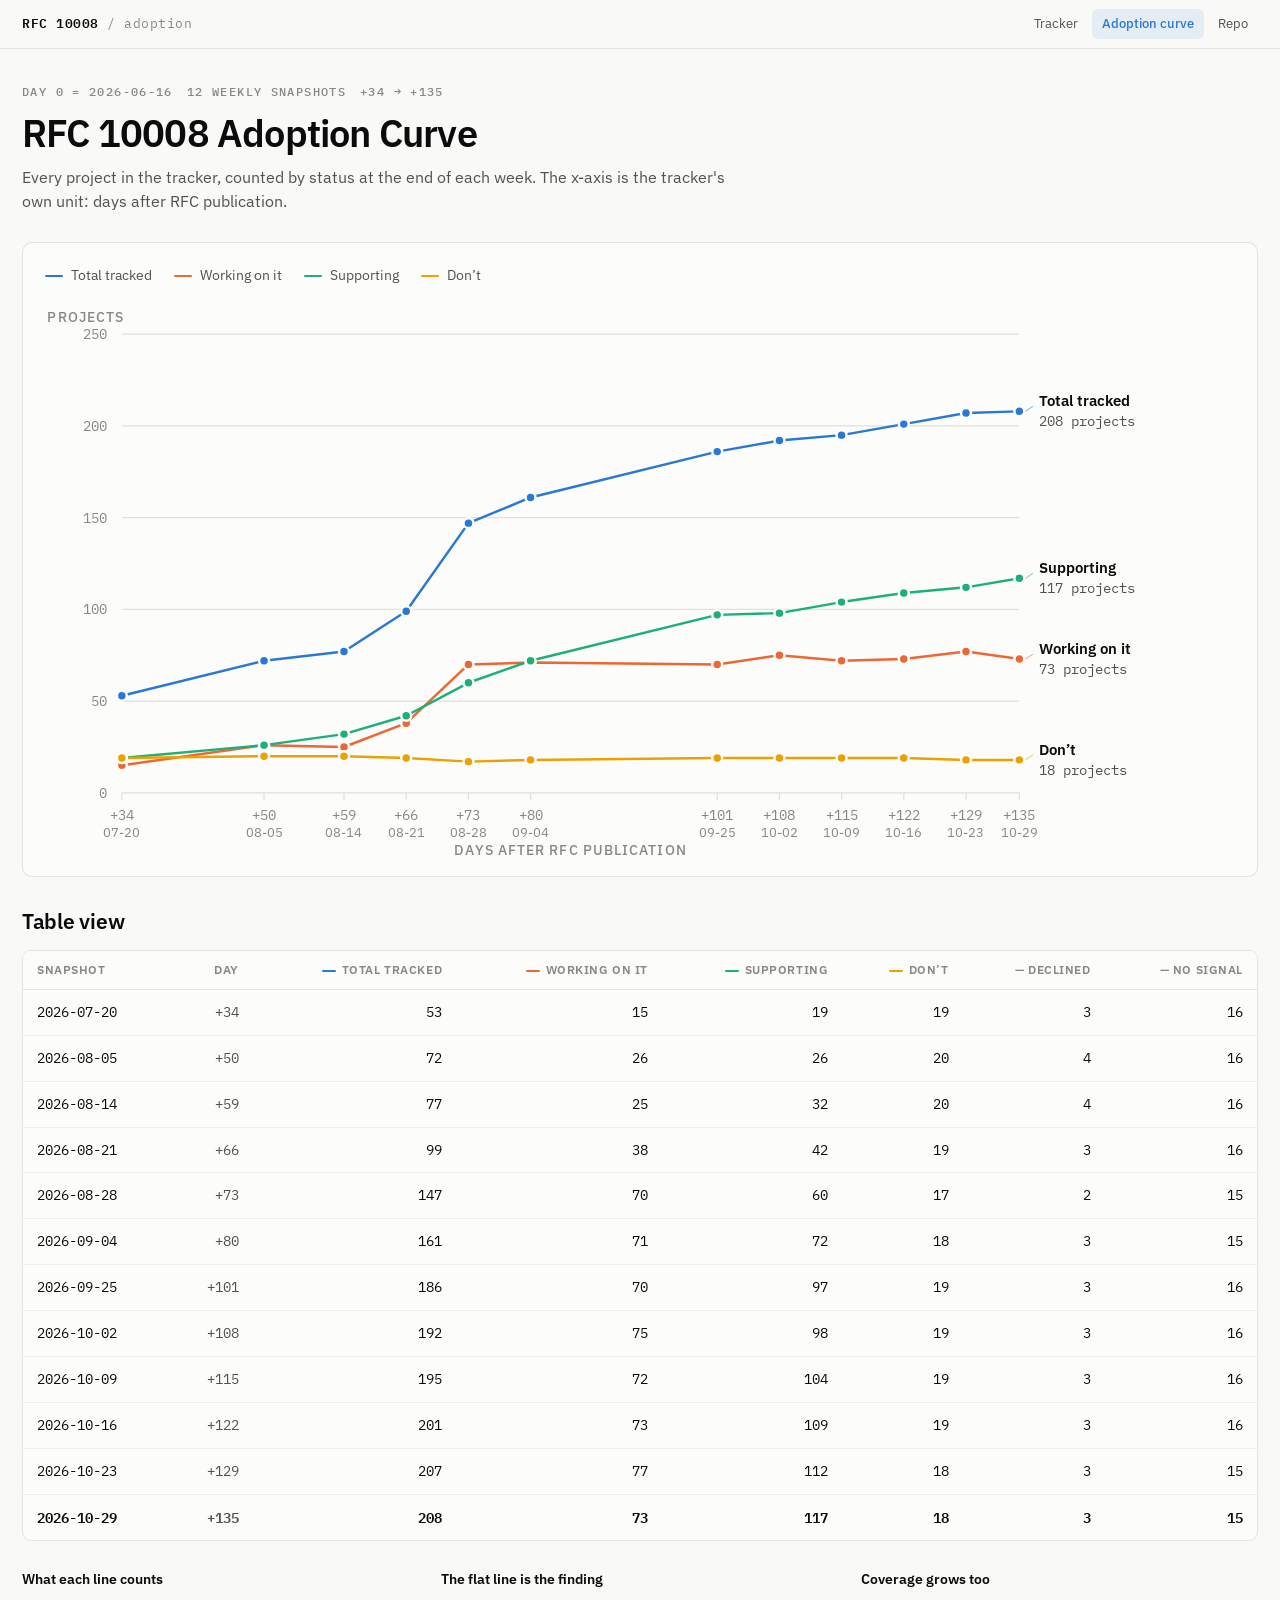
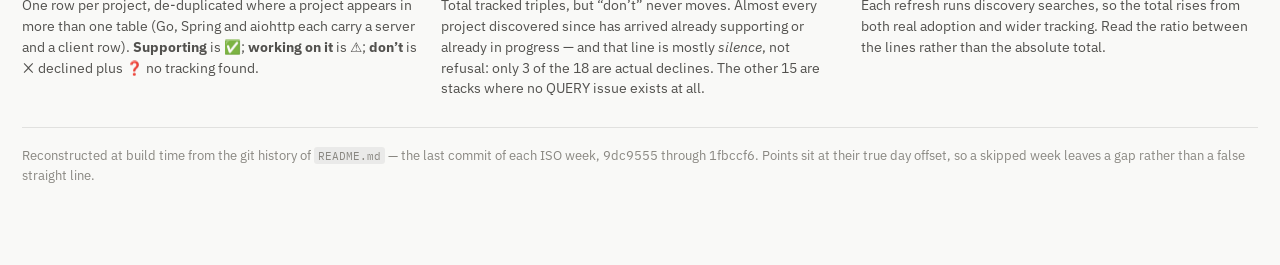
==== commit a69ea5b3: "Rebuild site from README (1fbccf6)" ====
--- a/docs/adoption-curve.html
+++ b/docs/adoption-curve.html
@@ -72,7 +72,7 @@
 <main class="wrap">
 <div class="masthead">
   <div class="eyebrow"><span>Day 0 = 2026-06-16</span><span>12 weekly snapshots</span>
-  <span>+34 &rarr; +133</span></div>
+  <span>+34 &rarr; +135</span></div>
   <h1>RFC 10008 Adoption Curve</h1>
   <p class="standfirst">Every project in the tracker, counted by status at the end of each week.
   The x-axis is the tracker's own unit: days after RFC publication.</p>
@@ -80,7 +80,7 @@
 <section class="chart-card">
   <div class="legend" id="legend"></div>
   <div class="plot-shell" id="shell">
-    <svg class="plot" id="plot" viewBox="0 0 960 452" role="img" aria-label="Line chart of tracked projects by status from day +34 to day +133 after RFC 10008 publication. Total rises from 53 to 207; supporting from 19 to 113; working on it from 15 to 76; not-yet stays between 17 and 20."></svg>
+    <svg class="plot" id="plot" viewBox="0 0 960 452" role="img" aria-label="Line chart of tracked projects by status from day +34 to day +135 after RFC 10008 publication. Total rises from 53 to 208; supporting from 19 to 117; working on it from 15 to 73; not-yet stays between 17 and 20."></svg>
     <div class="tip" id="tip" role="status" aria-live="polite"></div>
   </div>
 </section>
@@ -115,11 +115,11 @@
 </section>
 <footer>
   <span>Reconstructed at build time from the git history of <code>README.md</code> &mdash; the last
-  commit of each ISO week, 9dc9555 through 2f3e575. Points sit at their true day offset, so
+  commit of each ISO week, 9dc9555 through 1fbccf6. Points sit at their true day offset, so
   a skipped week leaves a gap rather than a false straight line.</span>
 </footer>
 </main>
-<script>window.ADOPTION = [{"sha":"9dc9555","date":"2026-07-20","week":"2026-W30","day":34,"total":53,"supporting":19,"working":15,"dont":19,"declined":3,"none":16},{"sha":"4937465","date":"2026-08-05","week":"2026-W32","day":50,"total":72,"supporting":26,"working":26,"dont":20,"declined":4,"none":16},{"sha":"593a6c5","date":"2026-08-14","week":"2026-W33","day":59,"total":77,"supporting":32,"working":25,"dont":20,"declined":4,"none":16},{"sha":"c1b0001","date":"2026-08-21","week":"2026-W34","day":66,"total":99,"supporting":42,"working":38,"dont":19,"declined":3,"none":16},{"sha":"4874dd9","date":"2026-08-28","week":"2026-W35","day":73,"total":147,"supporting":60,"working":70,"dont":17,"declined":2,"none":15},{"sha":"d05b236","date":"2026-09-04","week":"2026-W36","day":80,"total":161,"supporting":72,"working":71,"dont":18,"declined":3,"none":15},{"sha":"d0efdc6","date":"2026-09-25","week":"2026-W39","day":101,"total":186,"supporting":97,"working":70,"dont":19,"declined":3,"none":16},{"sha":"7c6bcc9","date":"2026-10-02","week":"2026-W40","day":108,"total":192,"supporting":98,"working":75,"dont":19,"declined":3,"none":16},{"sha":"26403bb","date":"2026-10-09","week":"2026-W41","day":115,"total":195,"supporting":104,"working":72,"dont":19,"declined":3,"none":16},{"sha":"98c1a94","date":"2026-10-16","week":"2026-W42","day":122,"total":201,"supporting":109,"working":73,"dont":19,"declined":3,"none":16},{"sha":"1adca6b","date":"2026-10-23","week":"2026-W43","day":129,"total":207,"supporting":112,"working":77,"dont":18,"declined":3,"none":15},{"sha":"2f3e575","date":"2026-10-27","week":"2026-W44","day":133,"total":207,"supporting":113,"working":76,"dont":18,"declined":3,"none":15}];</script>
+<script>window.ADOPTION = [{"sha":"9dc9555","date":"2026-07-20","week":"2026-W30","day":34,"total":53,"supporting":19,"working":15,"dont":19,"declined":3,"none":16},{"sha":"4937465","date":"2026-08-05","week":"2026-W32","day":50,"total":72,"supporting":26,"working":26,"dont":20,"declined":4,"none":16},{"sha":"593a6c5","date":"2026-08-14","week":"2026-W33","day":59,"total":77,"supporting":32,"working":25,"dont":20,"declined":4,"none":16},{"sha":"c1b0001","date":"2026-08-21","week":"2026-W34","day":66,"total":99,"supporting":42,"working":38,"dont":19,"declined":3,"none":16},{"sha":"4874dd9","date":"2026-08-28","week":"2026-W35","day":73,"total":147,"supporting":60,"working":70,"dont":17,"declined":2,"none":15},{"sha":"d05b236","date":"2026-09-04","week":"2026-W36","day":80,"total":161,"supporting":72,"working":71,"dont":18,"declined":3,"none":15},{"sha":"d0efdc6","date":"2026-09-25","week":"2026-W39","day":101,"total":186,"supporting":97,"working":70,"dont":19,"declined":3,"none":16},{"sha":"7c6bcc9","date":"2026-10-02","week":"2026-W40","day":108,"total":192,"supporting":98,"working":75,"dont":19,"declined":3,"none":16},{"sha":"26403bb","date":"2026-10-09","week":"2026-W41","day":115,"total":195,"supporting":104,"working":72,"dont":19,"declined":3,"none":16},{"sha":"98c1a94","date":"2026-10-16","week":"2026-W42","day":122,"total":201,"supporting":109,"working":73,"dont":19,"declined":3,"none":16},{"sha":"1adca6b","date":"2026-10-23","week":"2026-W43","day":129,"total":207,"supporting":112,"working":77,"dont":18,"declined":3,"none":15},{"sha":"1fbccf6","date":"2026-10-29","week":"2026-W44","day":135,"total":208,"supporting":117,"working":73,"dont":18,"declined":3,"none":15}];</script>
 <script src="chart.js"></script>
 </body>
 </html>
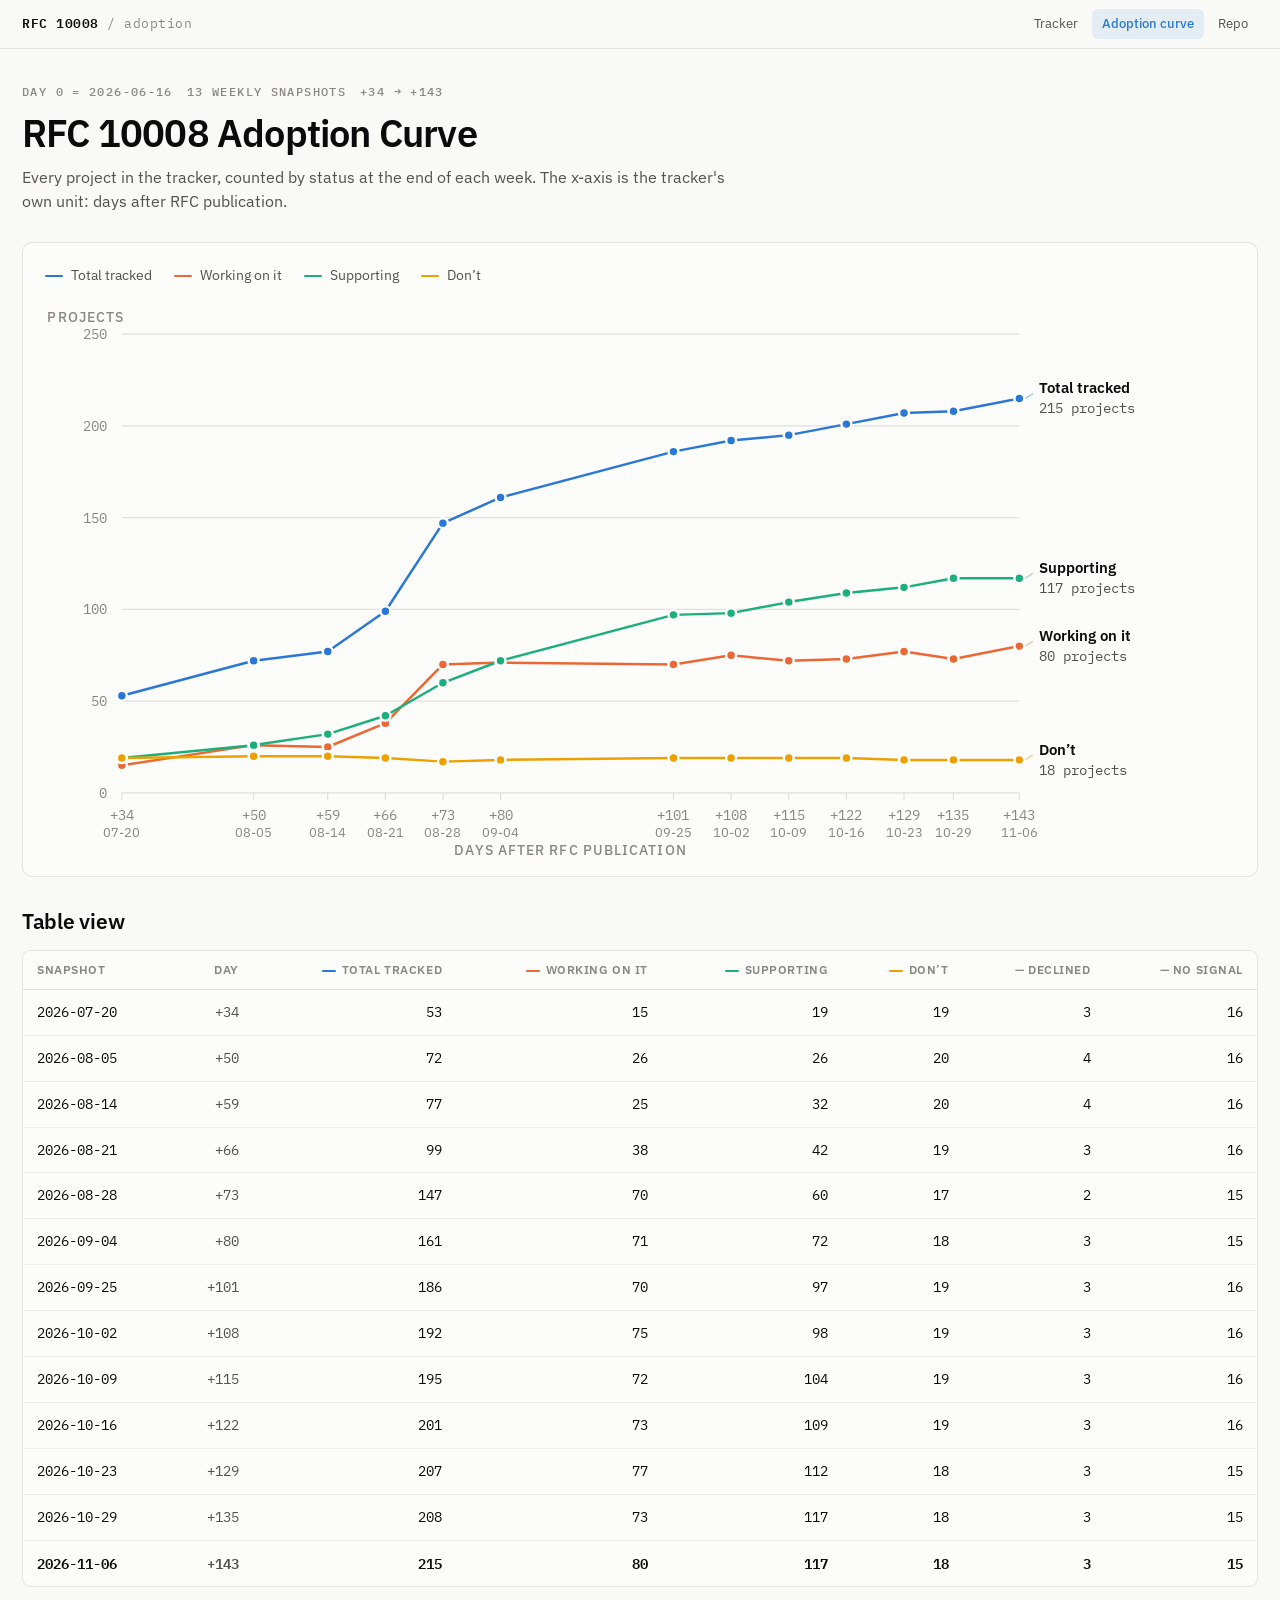
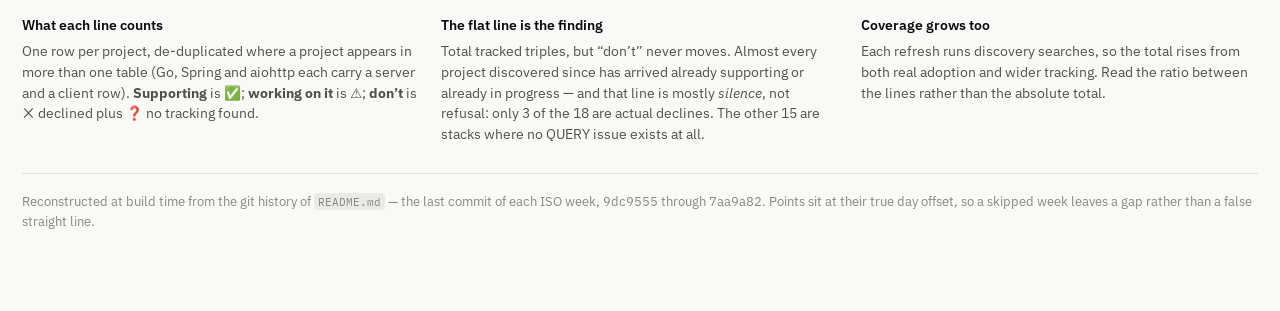
==== commit ab684b0a: "Rebuild site from README (7aa9a82)" ====
--- a/docs/adoption-curve.html
+++ b/docs/adoption-curve.html
@@ -71,8 +71,8 @@
 </div></header>
 <main class="wrap">
 <div class="masthead">
-  <div class="eyebrow"><span>Day 0 = 2026-06-16</span><span>12 weekly snapshots</span>
-  <span>+34 &rarr; +135</span></div>
+  <div class="eyebrow"><span>Day 0 = 2026-06-16</span><span>13 weekly snapshots</span>
+  <span>+34 &rarr; +143</span></div>
   <h1>RFC 10008 Adoption Curve</h1>
   <p class="standfirst">Every project in the tracker, counted by status at the end of each week.
   The x-axis is the tracker's own unit: days after RFC publication.</p>
@@ -80,7 +80,7 @@
 <section class="chart-card">
   <div class="legend" id="legend"></div>
   <div class="plot-shell" id="shell">
-    <svg class="plot" id="plot" viewBox="0 0 960 452" role="img" aria-label="Line chart of tracked projects by status from day +34 to day +135 after RFC 10008 publication. Total rises from 53 to 208; supporting from 19 to 117; working on it from 15 to 73; not-yet stays between 17 and 20."></svg>
+    <svg class="plot" id="plot" viewBox="0 0 960 452" role="img" aria-label="Line chart of tracked projects by status from day +34 to day +143 after RFC 10008 publication. Total rises from 53 to 215; supporting from 19 to 117; working on it from 15 to 80; not-yet stays between 17 and 20."></svg>
     <div class="tip" id="tip" role="status" aria-live="polite"></div>
   </div>
 </section>
@@ -115,11 +115,11 @@
 </section>
 <footer>
   <span>Reconstructed at build time from the git history of <code>README.md</code> &mdash; the last
-  commit of each ISO week, 9dc9555 through 1fbccf6. Points sit at their true day offset, so
+  commit of each ISO week, 9dc9555 through 7aa9a82. Points sit at their true day offset, so
   a skipped week leaves a gap rather than a false straight line.</span>
 </footer>
 </main>
-<script>window.ADOPTION = [{"sha":"9dc9555","date":"2026-07-20","week":"2026-W30","day":34,"total":53,"supporting":19,"working":15,"dont":19,"declined":3,"none":16},{"sha":"4937465","date":"2026-08-05","week":"2026-W32","day":50,"total":72,"supporting":26,"working":26,"dont":20,"declined":4,"none":16},{"sha":"593a6c5","date":"2026-08-14","week":"2026-W33","day":59,"total":77,"supporting":32,"working":25,"dont":20,"declined":4,"none":16},{"sha":"c1b0001","date":"2026-08-21","week":"2026-W34","day":66,"total":99,"supporting":42,"working":38,"dont":19,"declined":3,"none":16},{"sha":"4874dd9","date":"2026-08-28","week":"2026-W35","day":73,"total":147,"supporting":60,"working":70,"dont":17,"declined":2,"none":15},{"sha":"d05b236","date":"2026-09-04","week":"2026-W36","day":80,"total":161,"supporting":72,"working":71,"dont":18,"declined":3,"none":15},{"sha":"d0efdc6","date":"2026-09-25","week":"2026-W39","day":101,"total":186,"supporting":97,"working":70,"dont":19,"declined":3,"none":16},{"sha":"7c6bcc9","date":"2026-10-02","week":"2026-W40","day":108,"total":192,"supporting":98,"working":75,"dont":19,"declined":3,"none":16},{"sha":"26403bb","date":"2026-10-09","week":"2026-W41","day":115,"total":195,"supporting":104,"working":72,"dont":19,"declined":3,"none":16},{"sha":"98c1a94","date":"2026-10-16","week":"2026-W42","day":122,"total":201,"supporting":109,"working":73,"dont":19,"declined":3,"none":16},{"sha":"1adca6b","date":"2026-10-23","week":"2026-W43","day":129,"total":207,"supporting":112,"working":77,"dont":18,"declined":3,"none":15},{"sha":"1fbccf6","date":"2026-10-29","week":"2026-W44","day":135,"total":208,"supporting":117,"working":73,"dont":18,"declined":3,"none":15}];</script>
+<script>window.ADOPTION = [{"sha":"9dc9555","date":"2026-07-20","week":"2026-W30","day":34,"total":53,"supporting":19,"working":15,"dont":19,"declined":3,"none":16},{"sha":"4937465","date":"2026-08-05","week":"2026-W32","day":50,"total":72,"supporting":26,"working":26,"dont":20,"declined":4,"none":16},{"sha":"593a6c5","date":"2026-08-14","week":"2026-W33","day":59,"total":77,"supporting":32,"working":25,"dont":20,"declined":4,"none":16},{"sha":"c1b0001","date":"2026-08-21","week":"2026-W34","day":66,"total":99,"supporting":42,"working":38,"dont":19,"declined":3,"none":16},{"sha":"4874dd9","date":"2026-08-28","week":"2026-W35","day":73,"total":147,"supporting":60,"working":70,"dont":17,"declined":2,"none":15},{"sha":"d05b236","date":"2026-09-04","week":"2026-W36","day":80,"total":161,"supporting":72,"working":71,"dont":18,"declined":3,"none":15},{"sha":"d0efdc6","date":"2026-09-25","week":"2026-W39","day":101,"total":186,"supporting":97,"working":70,"dont":19,"declined":3,"none":16},{"sha":"7c6bcc9","date":"2026-10-02","week":"2026-W40","day":108,"total":192,"supporting":98,"working":75,"dont":19,"declined":3,"none":16},{"sha":"26403bb","date":"2026-10-09","week":"2026-W41","day":115,"total":195,"supporting":104,"working":72,"dont":19,"declined":3,"none":16},{"sha":"98c1a94","date":"2026-10-16","week":"2026-W42","day":122,"total":201,"supporting":109,"working":73,"dont":19,"declined":3,"none":16},{"sha":"1adca6b","date":"2026-10-23","week":"2026-W43","day":129,"total":207,"supporting":112,"working":77,"dont":18,"declined":3,"none":15},{"sha":"1fbccf6","date":"2026-10-29","week":"2026-W44","day":135,"total":208,"supporting":117,"working":73,"dont":18,"declined":3,"none":15},{"sha":"7aa9a82","date":"2026-11-06","week":"2026-W45","day":143,"total":215,"supporting":117,"working":80,"dont":18,"declined":3,"none":15}];</script>
 <script src="chart.js"></script>
 </body>
 </html>
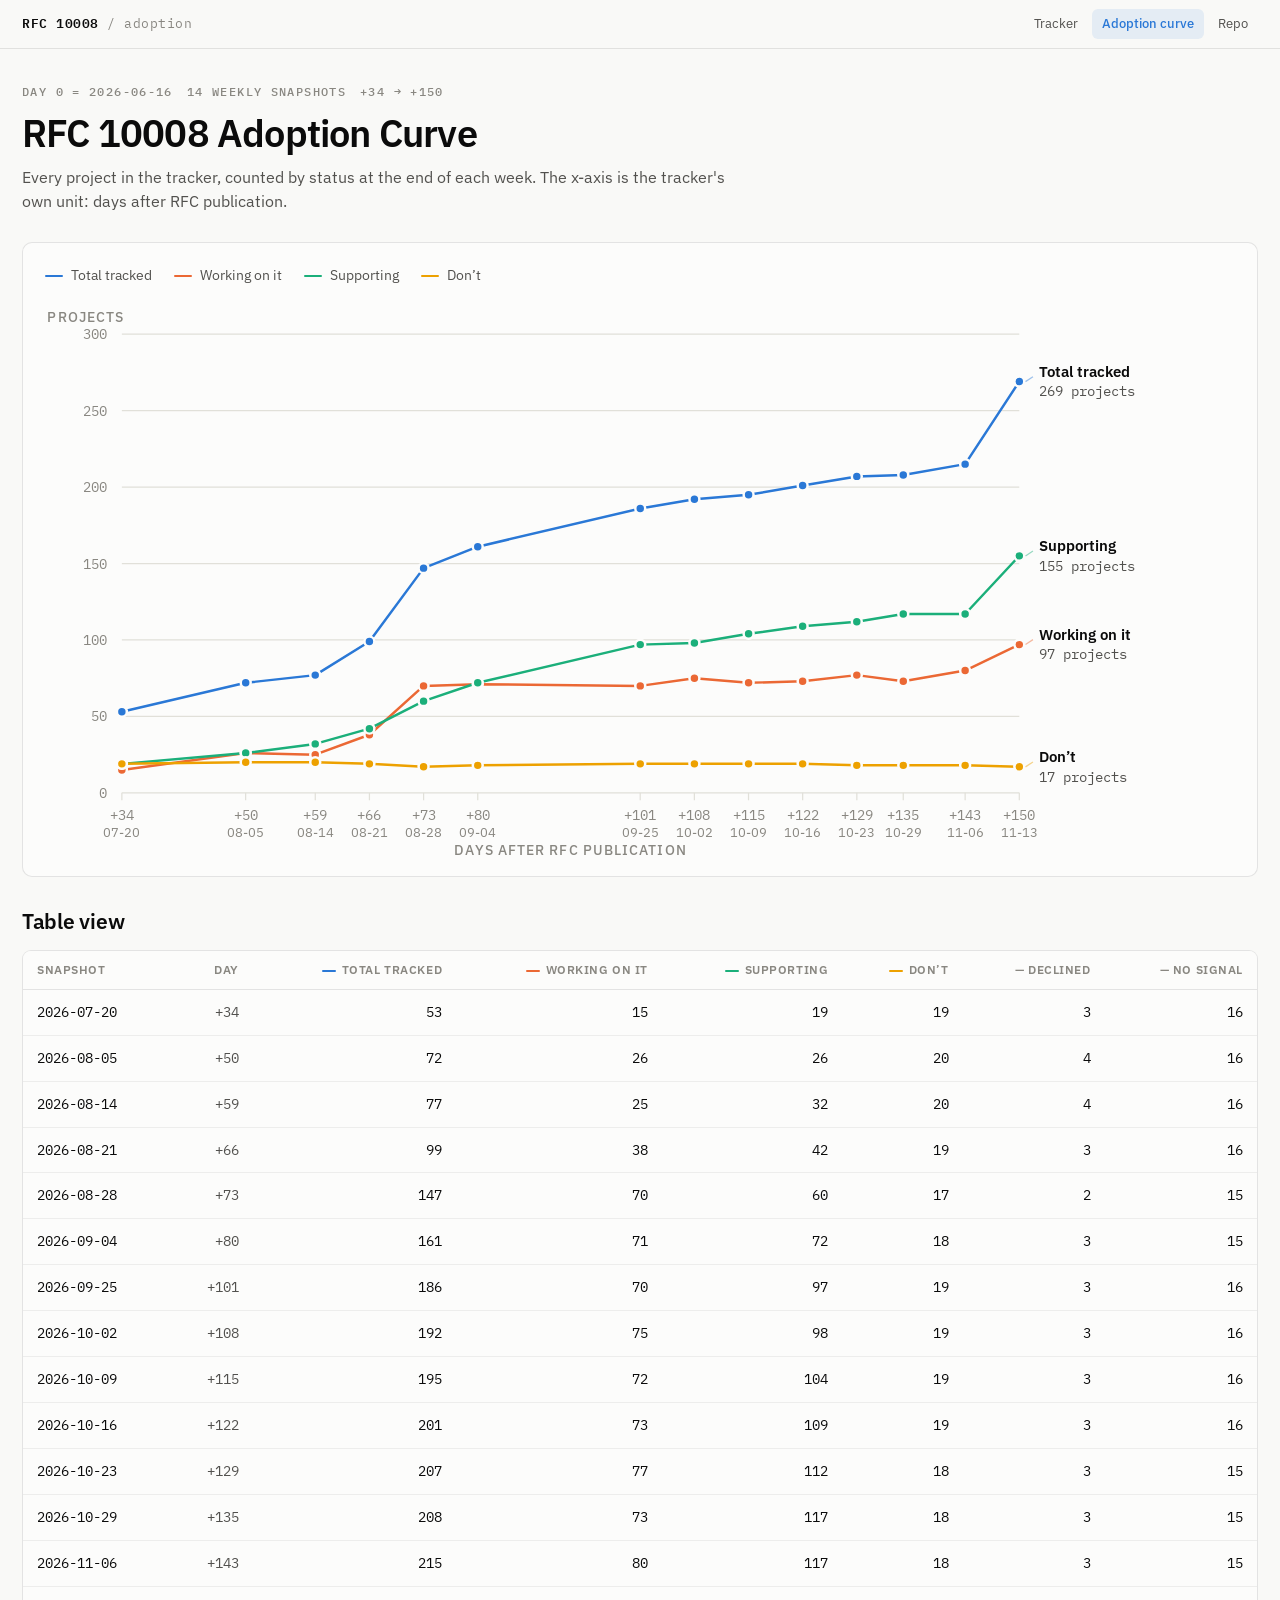
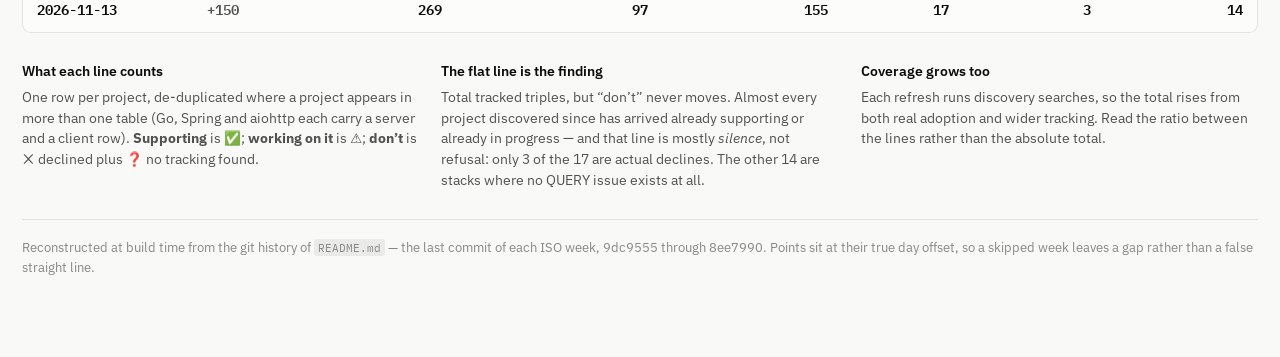
==== commit 94de02f6: "Rebuild site from README (8ee7990)" ====
--- a/docs/adoption-curve.html
+++ b/docs/adoption-curve.html
@@ -71,8 +71,8 @@
 </div></header>
 <main class="wrap">
 <div class="masthead">
-  <div class="eyebrow"><span>Day 0 = 2026-06-16</span><span>13 weekly snapshots</span>
-  <span>+34 &rarr; +143</span></div>
+  <div class="eyebrow"><span>Day 0 = 2026-06-16</span><span>14 weekly snapshots</span>
+  <span>+34 &rarr; +150</span></div>
   <h1>RFC 10008 Adoption Curve</h1>
   <p class="standfirst">Every project in the tracker, counted by status at the end of each week.
   The x-axis is the tracker's own unit: days after RFC publication.</p>
@@ -80,7 +80,7 @@
 <section class="chart-card">
   <div class="legend" id="legend"></div>
   <div class="plot-shell" id="shell">
-    <svg class="plot" id="plot" viewBox="0 0 960 452" role="img" aria-label="Line chart of tracked projects by status from day +34 to day +143 after RFC 10008 publication. Total rises from 53 to 215; supporting from 19 to 117; working on it from 15 to 80; not-yet stays between 17 and 20."></svg>
+    <svg class="plot" id="plot" viewBox="0 0 960 452" role="img" aria-label="Line chart of tracked projects by status from day +34 to day +150 after RFC 10008 publication. Total rises from 53 to 269; supporting from 19 to 155; working on it from 15 to 97; not-yet stays between 17 and 20."></svg>
     <div class="tip" id="tip" role="status" aria-live="polite"></div>
   </div>
 </section>
@@ -107,7 +107,7 @@
   <div class="note"><h3>The flat line is the finding</h3>
   <p>Total tracked triples, but &ldquo;don&rsquo;t&rdquo; never moves. Almost every project discovered
   since has arrived already supporting or already in progress &mdash; and that line is mostly
-  <em>silence</em>, not refusal: only 3 of the 18 are actual declines. The other 15
+  <em>silence</em>, not refusal: only 3 of the 17 are actual declines. The other 14
   are stacks where no QUERY issue exists at all.</p></div>
   <div class="note"><h3>Coverage grows too</h3>
   <p>Each refresh runs discovery searches, so the total rises from both real adoption and wider
@@ -115,11 +115,11 @@
 </section>
 <footer>
   <span>Reconstructed at build time from the git history of <code>README.md</code> &mdash; the last
-  commit of each ISO week, 9dc9555 through 7aa9a82. Points sit at their true day offset, so
+  commit of each ISO week, 9dc9555 through 8ee7990. Points sit at their true day offset, so
   a skipped week leaves a gap rather than a false straight line.</span>
 </footer>
 </main>
-<script>window.ADOPTION = [{"sha":"9dc9555","date":"2026-07-20","week":"2026-W30","day":34,"total":53,"supporting":19,"working":15,"dont":19,"declined":3,"none":16},{"sha":"4937465","date":"2026-08-05","week":"2026-W32","day":50,"total":72,"supporting":26,"working":26,"dont":20,"declined":4,"none":16},{"sha":"593a6c5","date":"2026-08-14","week":"2026-W33","day":59,"total":77,"supporting":32,"working":25,"dont":20,"declined":4,"none":16},{"sha":"c1b0001","date":"2026-08-21","week":"2026-W34","day":66,"total":99,"supporting":42,"working":38,"dont":19,"declined":3,"none":16},{"sha":"4874dd9","date":"2026-08-28","week":"2026-W35","day":73,"total":147,"supporting":60,"working":70,"dont":17,"declined":2,"none":15},{"sha":"d05b236","date":"2026-09-04","week":"2026-W36","day":80,"total":161,"supporting":72,"working":71,"dont":18,"declined":3,"none":15},{"sha":"d0efdc6","date":"2026-09-25","week":"2026-W39","day":101,"total":186,"supporting":97,"working":70,"dont":19,"declined":3,"none":16},{"sha":"7c6bcc9","date":"2026-10-02","week":"2026-W40","day":108,"total":192,"supporting":98,"working":75,"dont":19,"declined":3,"none":16},{"sha":"26403bb","date":"2026-10-09","week":"2026-W41","day":115,"total":195,"supporting":104,"working":72,"dont":19,"declined":3,"none":16},{"sha":"98c1a94","date":"2026-10-16","week":"2026-W42","day":122,"total":201,"supporting":109,"working":73,"dont":19,"declined":3,"none":16},{"sha":"1adca6b","date":"2026-10-23","week":"2026-W43","day":129,"total":207,"supporting":112,"working":77,"dont":18,"declined":3,"none":15},{"sha":"1fbccf6","date":"2026-10-29","week":"2026-W44","day":135,"total":208,"supporting":117,"working":73,"dont":18,"declined":3,"none":15},{"sha":"7aa9a82","date":"2026-11-06","week":"2026-W45","day":143,"total":215,"supporting":117,"working":80,"dont":18,"declined":3,"none":15}];</script>
+<script>window.ADOPTION = [{"sha":"9dc9555","date":"2026-07-20","week":"2026-W30","day":34,"total":53,"supporting":19,"working":15,"dont":19,"declined":3,"none":16},{"sha":"4937465","date":"2026-08-05","week":"2026-W32","day":50,"total":72,"supporting":26,"working":26,"dont":20,"declined":4,"none":16},{"sha":"593a6c5","date":"2026-08-14","week":"2026-W33","day":59,"total":77,"supporting":32,"working":25,"dont":20,"declined":4,"none":16},{"sha":"c1b0001","date":"2026-08-21","week":"2026-W34","day":66,"total":99,"supporting":42,"working":38,"dont":19,"declined":3,"none":16},{"sha":"4874dd9","date":"2026-08-28","week":"2026-W35","day":73,"total":147,"supporting":60,"working":70,"dont":17,"declined":2,"none":15},{"sha":"d05b236","date":"2026-09-04","week":"2026-W36","day":80,"total":161,"supporting":72,"working":71,"dont":18,"declined":3,"none":15},{"sha":"d0efdc6","date":"2026-09-25","week":"2026-W39","day":101,"total":186,"supporting":97,"working":70,"dont":19,"declined":3,"none":16},{"sha":"7c6bcc9","date":"2026-10-02","week":"2026-W40","day":108,"total":192,"supporting":98,"working":75,"dont":19,"declined":3,"none":16},{"sha":"26403bb","date":"2026-10-09","week":"2026-W41","day":115,"total":195,"supporting":104,"working":72,"dont":19,"declined":3,"none":16},{"sha":"98c1a94","date":"2026-10-16","week":"2026-W42","day":122,"total":201,"supporting":109,"working":73,"dont":19,"declined":3,"none":16},{"sha":"1adca6b","date":"2026-10-23","week":"2026-W43","day":129,"total":207,"supporting":112,"working":77,"dont":18,"declined":3,"none":15},{"sha":"1fbccf6","date":"2026-10-29","week":"2026-W44","day":135,"total":208,"supporting":117,"working":73,"dont":18,"declined":3,"none":15},{"sha":"7aa9a82","date":"2026-11-06","week":"2026-W45","day":143,"total":215,"supporting":117,"working":80,"dont":18,"declined":3,"none":15},{"sha":"8ee7990","date":"2026-11-13","week":"2026-W46","day":150,"total":269,"supporting":155,"working":97,"dont":17,"declined":3,"none":14}];</script>
 <script src="chart.js"></script>
 </body>
 </html>
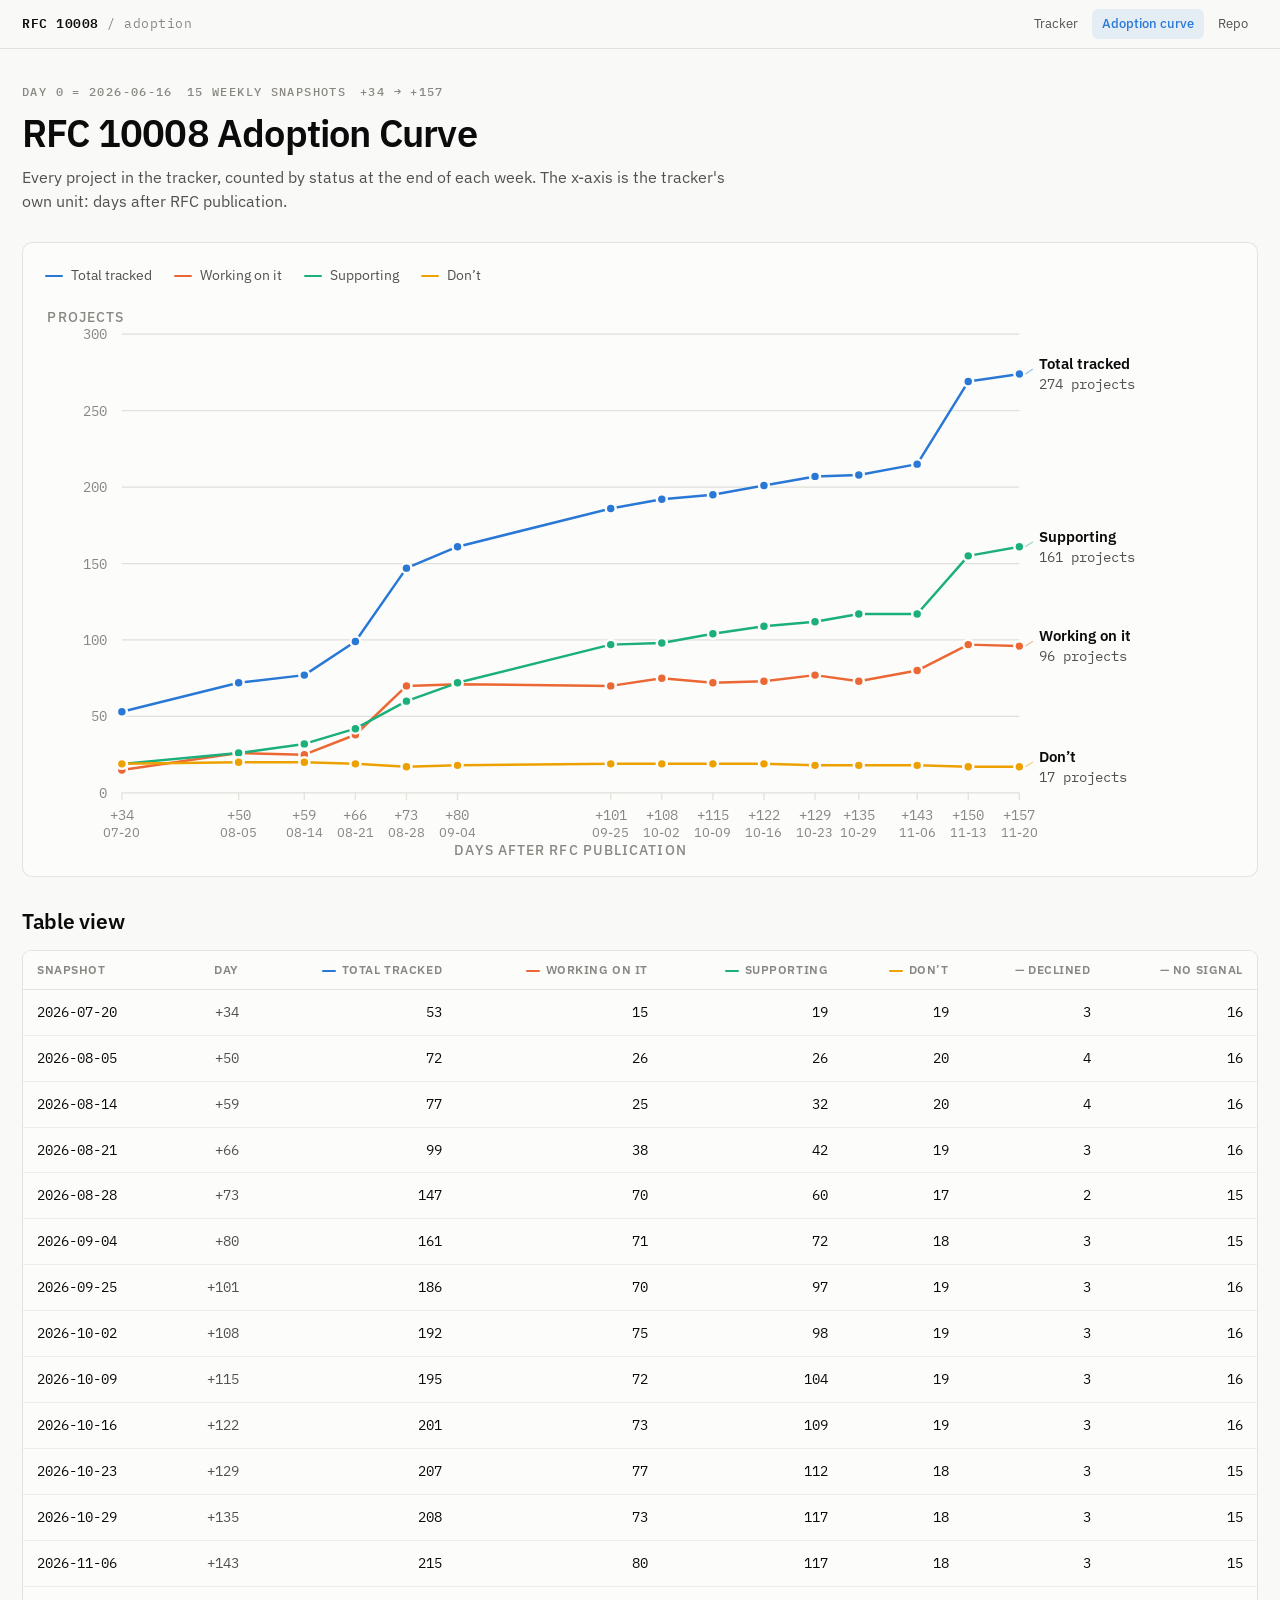
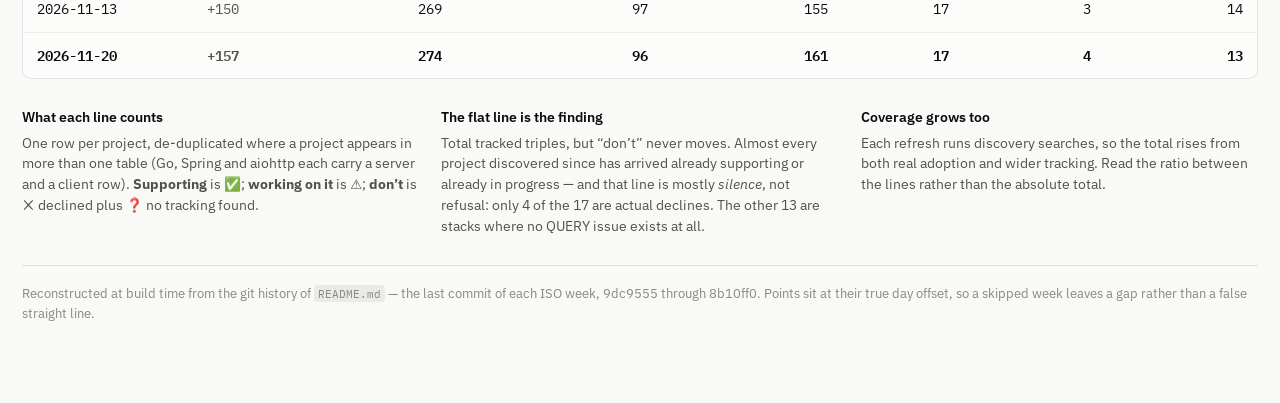
==== commit 4c2fab96: "Rebuild site from README (8b10ff0)" ====
--- a/docs/adoption-curve.html
+++ b/docs/adoption-curve.html
@@ -71,8 +71,8 @@
 </div></header>
 <main class="wrap">
 <div class="masthead">
-  <div class="eyebrow"><span>Day 0 = 2026-06-16</span><span>14 weekly snapshots</span>
-  <span>+34 &rarr; +150</span></div>
+  <div class="eyebrow"><span>Day 0 = 2026-06-16</span><span>15 weekly snapshots</span>
+  <span>+34 &rarr; +157</span></div>
   <h1>RFC 10008 Adoption Curve</h1>
   <p class="standfirst">Every project in the tracker, counted by status at the end of each week.
   The x-axis is the tracker's own unit: days after RFC publication.</p>
@@ -80,7 +80,7 @@
 <section class="chart-card">
   <div class="legend" id="legend"></div>
   <div class="plot-shell" id="shell">
-    <svg class="plot" id="plot" viewBox="0 0 960 452" role="img" aria-label="Line chart of tracked projects by status from day +34 to day +150 after RFC 10008 publication. Total rises from 53 to 269; supporting from 19 to 155; working on it from 15 to 97; not-yet stays between 17 and 20."></svg>
+    <svg class="plot" id="plot" viewBox="0 0 960 452" role="img" aria-label="Line chart of tracked projects by status from day +34 to day +157 after RFC 10008 publication. Total rises from 53 to 274; supporting from 19 to 161; working on it from 15 to 96; not-yet stays between 17 and 20."></svg>
     <div class="tip" id="tip" role="status" aria-live="polite"></div>
   </div>
 </section>
@@ -107,7 +107,7 @@
   <div class="note"><h3>The flat line is the finding</h3>
   <p>Total tracked triples, but &ldquo;don&rsquo;t&rdquo; never moves. Almost every project discovered
   since has arrived already supporting or already in progress &mdash; and that line is mostly
-  <em>silence</em>, not refusal: only 3 of the 17 are actual declines. The other 14
+  <em>silence</em>, not refusal: only 4 of the 17 are actual declines. The other 13
   are stacks where no QUERY issue exists at all.</p></div>
   <div class="note"><h3>Coverage grows too</h3>
   <p>Each refresh runs discovery searches, so the total rises from both real adoption and wider
@@ -115,11 +115,11 @@
 </section>
 <footer>
   <span>Reconstructed at build time from the git history of <code>README.md</code> &mdash; the last
-  commit of each ISO week, 9dc9555 through 8ee7990. Points sit at their true day offset, so
+  commit of each ISO week, 9dc9555 through 8b10ff0. Points sit at their true day offset, so
   a skipped week leaves a gap rather than a false straight line.</span>
 </footer>
 </main>
-<script>window.ADOPTION = [{"sha":"9dc9555","date":"2026-07-20","week":"2026-W30","day":34,"total":53,"supporting":19,"working":15,"dont":19,"declined":3,"none":16},{"sha":"4937465","date":"2026-08-05","week":"2026-W32","day":50,"total":72,"supporting":26,"working":26,"dont":20,"declined":4,"none":16},{"sha":"593a6c5","date":"2026-08-14","week":"2026-W33","day":59,"total":77,"supporting":32,"working":25,"dont":20,"declined":4,"none":16},{"sha":"c1b0001","date":"2026-08-21","week":"2026-W34","day":66,"total":99,"supporting":42,"working":38,"dont":19,"declined":3,"none":16},{"sha":"4874dd9","date":"2026-08-28","week":"2026-W35","day":73,"total":147,"supporting":60,"working":70,"dont":17,"declined":2,"none":15},{"sha":"d05b236","date":"2026-09-04","week":"2026-W36","day":80,"total":161,"supporting":72,"working":71,"dont":18,"declined":3,"none":15},{"sha":"d0efdc6","date":"2026-09-25","week":"2026-W39","day":101,"total":186,"supporting":97,"working":70,"dont":19,"declined":3,"none":16},{"sha":"7c6bcc9","date":"2026-10-02","week":"2026-W40","day":108,"total":192,"supporting":98,"working":75,"dont":19,"declined":3,"none":16},{"sha":"26403bb","date":"2026-10-09","week":"2026-W41","day":115,"total":195,"supporting":104,"working":72,"dont":19,"declined":3,"none":16},{"sha":"98c1a94","date":"2026-10-16","week":"2026-W42","day":122,"total":201,"supporting":109,"working":73,"dont":19,"declined":3,"none":16},{"sha":"1adca6b","date":"2026-10-23","week":"2026-W43","day":129,"total":207,"supporting":112,"working":77,"dont":18,"declined":3,"none":15},{"sha":"1fbccf6","date":"2026-10-29","week":"2026-W44","day":135,"total":208,"supporting":117,"working":73,"dont":18,"declined":3,"none":15},{"sha":"7aa9a82","date":"2026-11-06","week":"2026-W45","day":143,"total":215,"supporting":117,"working":80,"dont":18,"declined":3,"none":15},{"sha":"8ee7990","date":"2026-11-13","week":"2026-W46","day":150,"total":269,"supporting":155,"working":97,"dont":17,"declined":3,"none":14}];</script>
+<script>window.ADOPTION = [{"sha":"9dc9555","date":"2026-07-20","week":"2026-W30","day":34,"total":53,"supporting":19,"working":15,"dont":19,"declined":3,"none":16},{"sha":"4937465","date":"2026-08-05","week":"2026-W32","day":50,"total":72,"supporting":26,"working":26,"dont":20,"declined":4,"none":16},{"sha":"593a6c5","date":"2026-08-14","week":"2026-W33","day":59,"total":77,"supporting":32,"working":25,"dont":20,"declined":4,"none":16},{"sha":"c1b0001","date":"2026-08-21","week":"2026-W34","day":66,"total":99,"supporting":42,"working":38,"dont":19,"declined":3,"none":16},{"sha":"4874dd9","date":"2026-08-28","week":"2026-W35","day":73,"total":147,"supporting":60,"working":70,"dont":17,"declined":2,"none":15},{"sha":"d05b236","date":"2026-09-04","week":"2026-W36","day":80,"total":161,"supporting":72,"working":71,"dont":18,"declined":3,"none":15},{"sha":"d0efdc6","date":"2026-09-25","week":"2026-W39","day":101,"total":186,"supporting":97,"working":70,"dont":19,"declined":3,"none":16},{"sha":"7c6bcc9","date":"2026-10-02","week":"2026-W40","day":108,"total":192,"supporting":98,"working":75,"dont":19,"declined":3,"none":16},{"sha":"26403bb","date":"2026-10-09","week":"2026-W41","day":115,"total":195,"supporting":104,"working":72,"dont":19,"declined":3,"none":16},{"sha":"98c1a94","date":"2026-10-16","week":"2026-W42","day":122,"total":201,"supporting":109,"working":73,"dont":19,"declined":3,"none":16},{"sha":"1adca6b","date":"2026-10-23","week":"2026-W43","day":129,"total":207,"supporting":112,"working":77,"dont":18,"declined":3,"none":15},{"sha":"1fbccf6","date":"2026-10-29","week":"2026-W44","day":135,"total":208,"supporting":117,"working":73,"dont":18,"declined":3,"none":15},{"sha":"7aa9a82","date":"2026-11-06","week":"2026-W45","day":143,"total":215,"supporting":117,"working":80,"dont":18,"declined":3,"none":15},{"sha":"8ee7990","date":"2026-11-13","week":"2026-W46","day":150,"total":269,"supporting":155,"working":97,"dont":17,"declined":3,"none":14},{"sha":"8b10ff0","date":"2026-11-20","week":"2026-W47","day":157,"total":274,"supporting":161,"working":96,"dont":17,"declined":4,"none":13}];</script>
 <script src="chart.js"></script>
 </body>
 </html>
